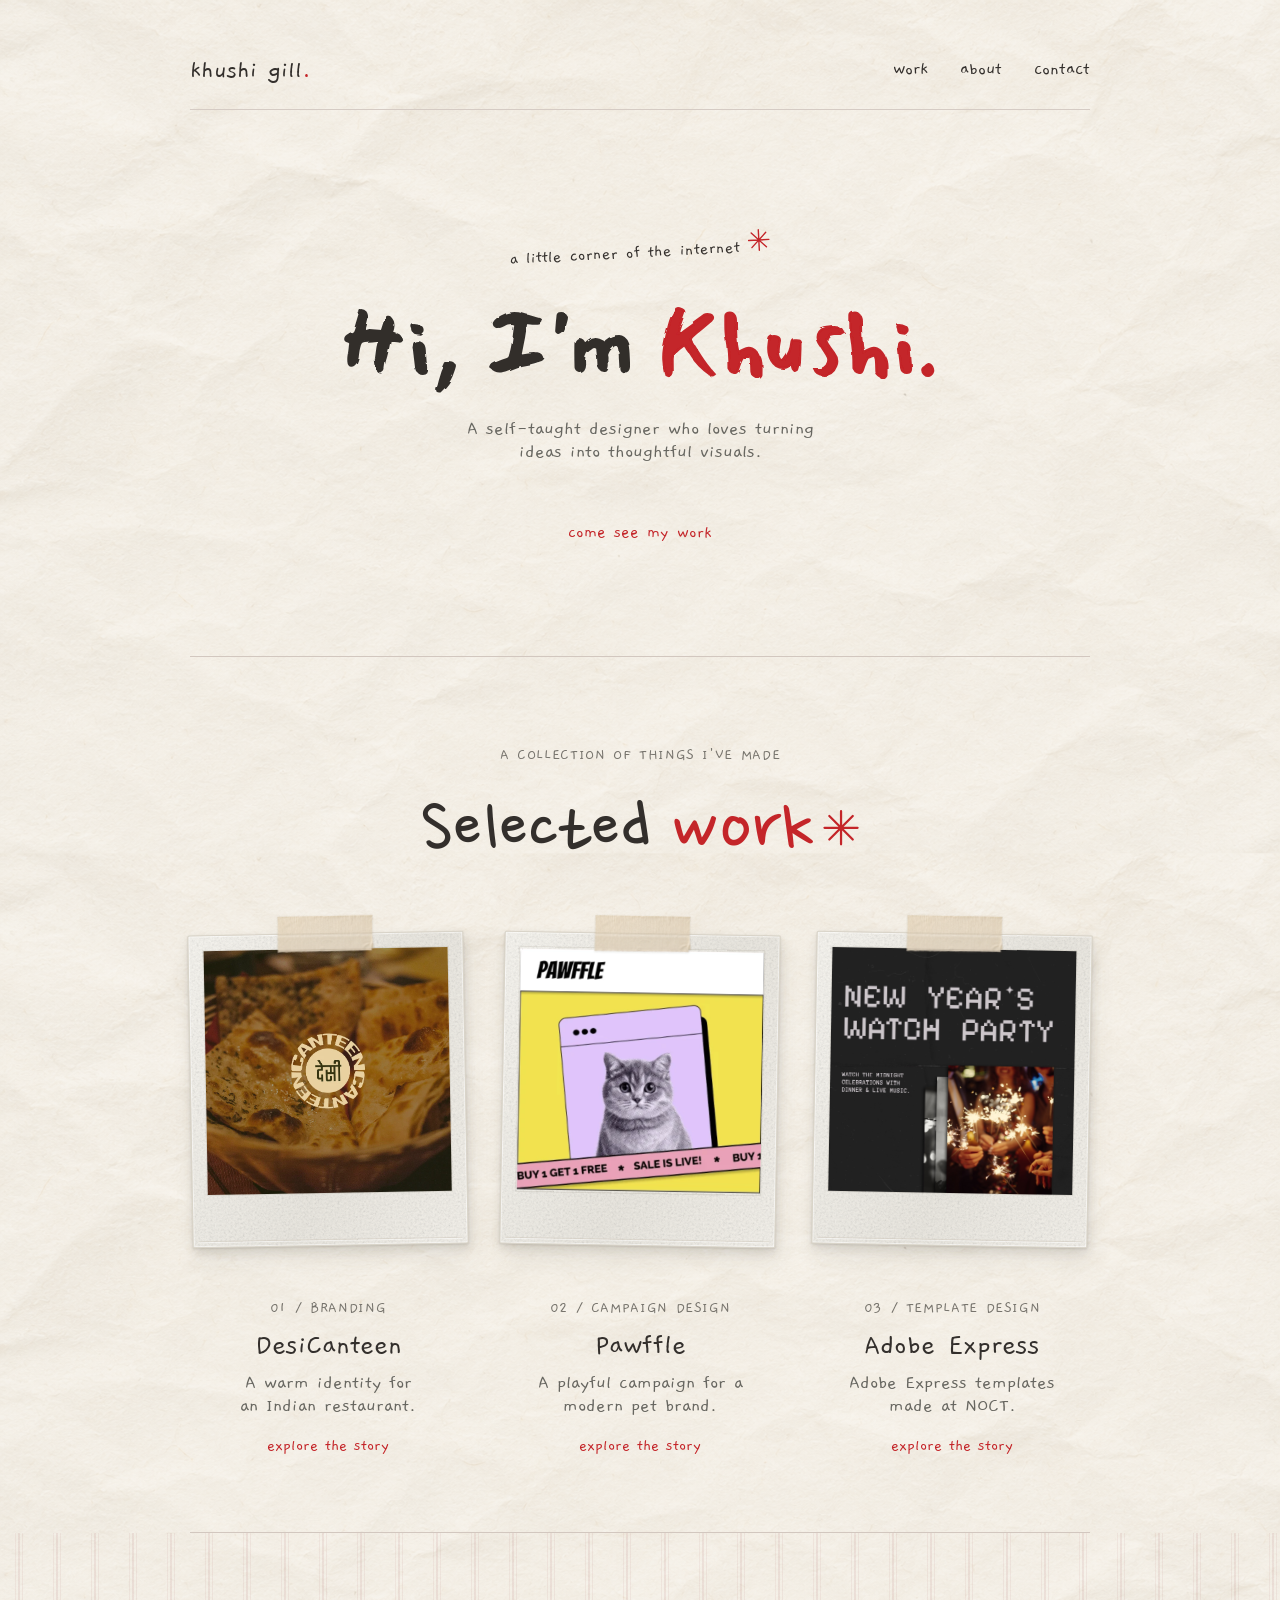
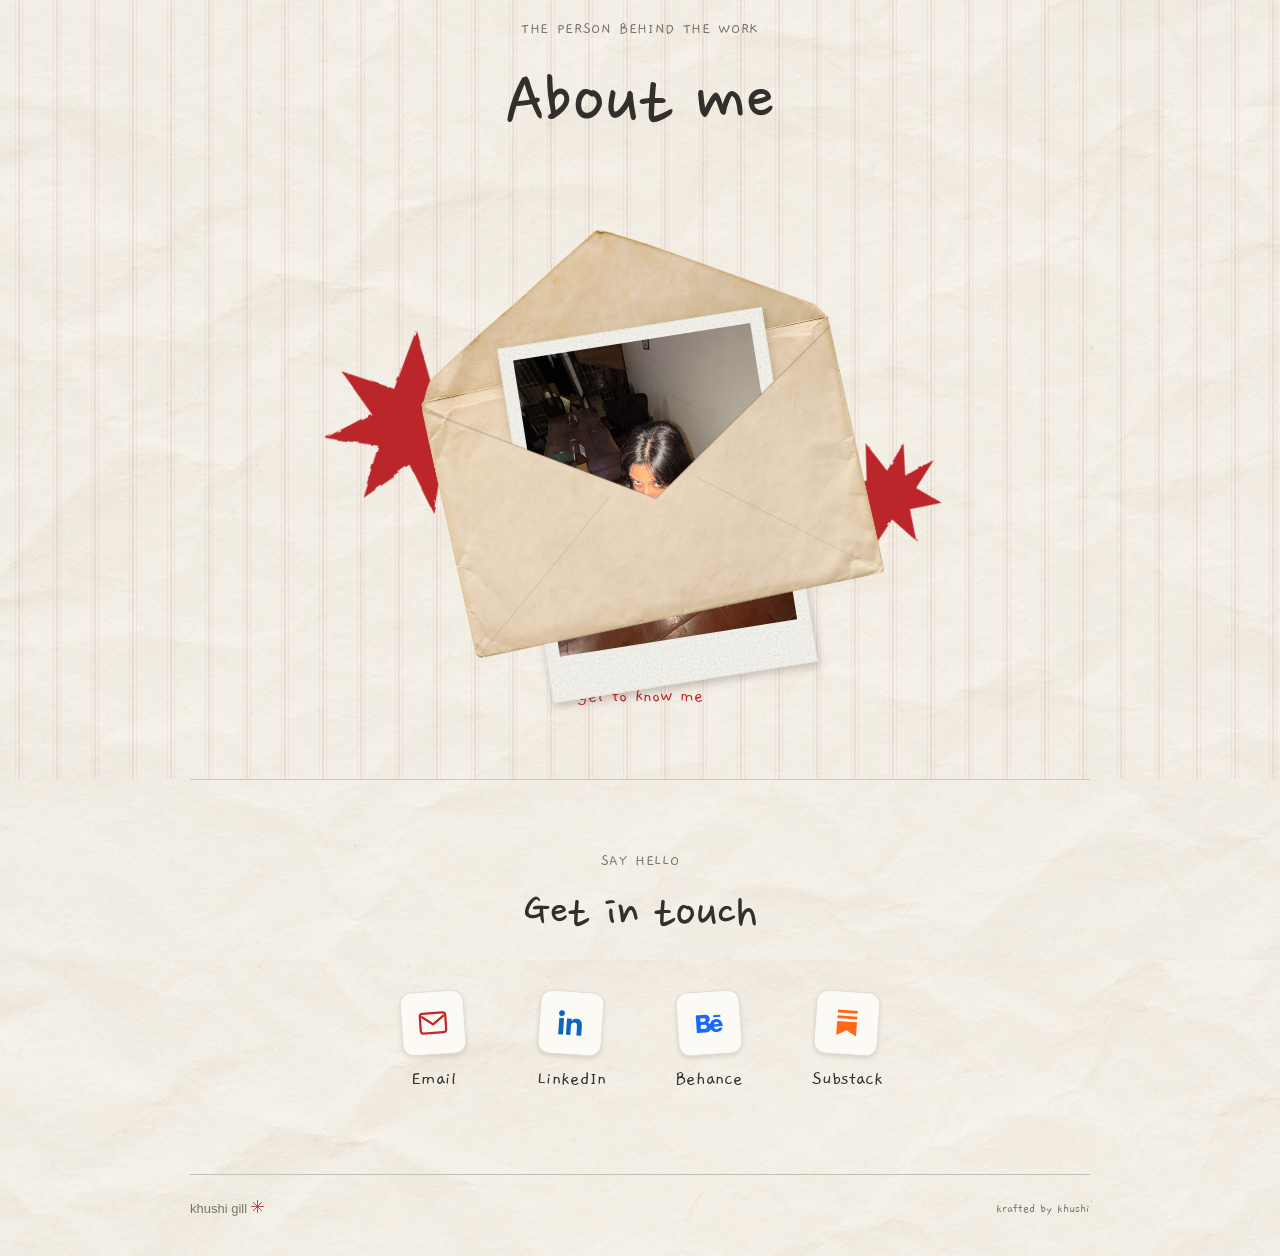
==== design/index.html @ 3bb2532d "Improve mobile portfolio layout" ====
<!DOCTYPE html>
<html lang="en" class="home-page">
<head>
  <meta charset="UTF-8">
  <meta name="viewport" content="width=device-width, initial-scale=1">
  <title>Khushi's Portfolio</title>
  <link rel="stylesheet" href="style.css?v=310">
</head>
<body class="home">
  <!-- A subtle uneven edge for the handwritten introduction. -->
  <svg width="0" height="0" aria-hidden="true" focusable="false">
    <filter id="handwritten-edges" x="-5%" y="-10%" width="110%" height="120%">
      <feTurbulence type="fractalNoise" baseFrequency="0.075" numOctaves="2" seed="8" result="grain" />
      <feDisplacementMap in="SourceGraphic" in2="grain" scale="3.8" />
    </filter>
  </svg>
  <div class="topline">
    <a class="signature" href="./">khushi gill<span>.</span></a>
    <nav aria-label="Main navigation">
      <a href="#work">work</a>
      <a href="#about">about</a>
      <a href="#contact">contact</a>
    </nav>
  </div>
  <!-- Your name and a short introduction -->
  <header>
    <p class="intro-note">a little corner of the internet <span aria-hidden="true"><svg class="sparkle" viewBox="0 0 24 24" aria-hidden="true"><path d="M12 1v22M1 12h22M4.2 4.2l15.6 15.6M19.8 4.2 4.2 19.8"/></svg></span></p>
    <h1>Hi, I'm <span>Khushi.</span></h1>
    <p class="intro-description">A self-taught designer who loves turning<br class="intro-break"> ideas into thoughtful visuals.</p>
    <a class="intro-link" href="#work">come see my work</a>
  </header>

  <main>
    <!-- Your projects will each have their own story eventually. -->
    <section id="work" class="work-section">
      <div class="section-title"><div><p class="section-label">A COLLECTION OF THINGS I'VE MADE</p><h2>Selected <em>work</em><span aria-hidden="true"><svg class="sparkle" viewBox="0 0 24 24" aria-hidden="true"><path d="M12 1v22M1 12h22M4.2 4.2l15.6 15.6M19.8 4.2 4.2 19.8"/></svg></span></h2></div></div>
      <div class="project-grid">
      <article>
        <a class="project-link" href="desicanteen/">
          <div class="image-frame">
          <span class="photo-tape" aria-hidden="true"></span>
          <img class="project-image" src="images/desicanteen-cover.webp" alt="DesiCanteen logo over a basket of Indian bread">
          </div>
          <p class="project-category">01 / BRANDING</p>
          <h3>DesiCanteen</h3>
          <p class="handwritten-description">A warm identity for<br>an Indian restaurant.</p>
          <span class="project-action">explore the story</span>
        </a>
      </article>
      <article class="next-project">
        <a class="project-link" href="pawffle/">
          <div class="image-frame">
            <span class="photo-tape" aria-hidden="true"></span>
            <svg class="project-image pawffle-thumbnail" viewBox="6 0 574 566" role="img" aria-label="Pawffle campaign design with a cat on a yellow background"><image href="images/pawffle-thumbnail.png" width="580" height="566" /></svg>
          </div>
          <p class="project-category">02 / CAMPAIGN DESIGN</p>
          <h3>Pawffle</h3>
          <p>A playful campaign for a<br>modern pet brand.</p>
          <span class="project-action">explore the story</span>
        </a>
      </article>
      <article class="next-project">
        <a class="project-link" href="adobe-express/">
          <div class="image-frame">
            <span class="photo-tape" aria-hidden="true"></span>
            <img class="project-image express-cover-thumb" src="images/adobe-express/gallery/template-06.jpg" alt="New Year's Watch Party poster">
          </div>
          <p class="project-category">03 / TEMPLATE DESIGN</p>
          <h3>Adobe Express</h3>
          <p>Adobe Express templates<br>made at NOCT.</p>
          <span class="project-action">explore the story</span>
        </a>
      </article>
      </div>
    </section>

    <!-- A little more about you -->
    <section id="about" class="home-section">
      <p class="section-label">THE PERSON BEHIND THE WORK</p>
      <h2>About me</h2>
      <a class="about-envelope" href="about/" aria-label="Open the About me page">
        <svg class="envelope-star" viewBox="0 0 100 100" aria-hidden="true" focusable="false">
          <defs>
            <filter id="star-rough-edge" x="-10%" y="-10%" width="120%" height="120%">
              <feTurbulence type="fractalNoise" baseFrequency="0.09" numOctaves="3" seed="7" result="noise" />
              <feDisplacementMap in="SourceGraphic" in2="noise" scale="2" />
            </filter>
          </defs>
          <path d="M48 4 L57 32 L78 15 L70 41 L97 37 L75 54 L91 73 L64 69 L60 96 L47 72 L24 89 L31 63 L4 60 L27 47 L11 26 L38 34 Z" fill="#bb272b" filter="url(#star-rough-edge)" />
        </svg>
        <svg class="envelope-star-small" viewBox="0 0 100 100" aria-hidden="true" focusable="false">
          <path d="M48 4 L57 32 L78 15 L70 41 L97 37 L75 54 L91 73 L64 69 L60 96 L47 72 L24 89 L31 63 L4 60 L27 47 L11 26 L38 34 Z" fill="#bb272b" filter="url(#star-rough-edge)" />
        </svg>
        <img class="envelope-back" src="images/about/realistic-envelope.png" alt="">
        <span class="envelope-polaroid"><span class="envelope-photo-crop"><img src="images/about/khushi-about-new.jpeg" alt="Khushi"></span></span>
        <span class="envelope-pocket" aria-hidden="true"></span>
        <svg class="envelope-fold" viewBox="0 0 100 100" preserveAspectRatio="none" aria-hidden="true" focusable="false">
          <path d="M1 35 L50 69 L99 35" fill="none" stroke="#80684d" stroke-opacity=".24" stroke-width=".45" />
          <path d="M3 98 L40 66 M97 98 L60 66" fill="none" stroke="#80684d" stroke-opacity=".13" stroke-width=".3" />
        </svg>
      </a>
      <a class="about-story-link" href="about/">get to know me</a>
    </section>

    <!-- A way to get in touch -->
    <section id="contact" class="home-section">
      <p class="section-label">SAY HELLO</p>
      <h2>Get in touch</h2>
      <div class="contact-links">
        <a class="contact-email" href="mailto:khushiigill03@gmail.com"><svg viewBox="0 0 24 24" fill="none" stroke="currentColor" stroke-width="1.6" aria-hidden="true"><rect x="3" y="5" width="18" height="14" rx="2"/><path d="m4 7 8 6 8-6"/></svg><span>Email</span></a>
        <a href="https://www.linkedin.com/in/khushi-gill-4a9b29267/" target="_blank" rel="noopener noreferrer"><svg viewBox="0 0 24 24" fill="currentColor" aria-hidden="true"><path d="M5.2 3.5a2 2 0 1 0 0 4 2 2 0 0 0 0-4ZM3.5 9h3.4v11.5H3.5V9Zm5.5 0h3.3v1.6h.1a3.6 3.6 0 0 1 3.2-1.9c3.5 0 4.2 2.3 4.2 5.3v6.5h-3.4v-5.8c0-1.4 0-3.2-2-3.2s-2.3 1.5-2.3 3.1v5.9H9V9Z"/></svg><span>LinkedIn</span></a>
        <a href="https://www.behance.net/khushigill3" target="_blank" rel="noopener noreferrer"><svg viewBox="0 0 24 24" fill="currentColor" aria-hidden="true"><path d="M3 6h6c2.5 0 3.7 1.2 3.7 3.1 0 1.3-.6 2.2-1.7 2.6 1.5.4 2.3 1.6 2.3 3.2 0 2.2-1.6 3.6-4.1 3.6H3V6Zm3 2.4v2.4h2.5c.8 0 1.3-.4 1.3-1.2s-.5-1.2-1.3-1.2H6Zm0 4.6v2.9h2.7c1 0 1.6-.5 1.6-1.4s-.6-1.5-1.6-1.5H6Zm9.3-6.2h5v1.4h-5V6.8Zm6.2 8h-6.2c.1 1.2.8 1.9 1.9 1.9.8 0 1.4-.3 1.6-.9h2.5c-.5 1.9-2 2.9-4.2 2.9-2.8 0-4.5-1.9-4.5-4.6 0-2.6 1.8-4.6 4.5-4.6 2.9 0 4.5 2.2 4.4 5.3Zm-6.1-1.6h3.5c-.2-1-.7-1.6-1.7-1.6s-1.6.6-1.8 1.6Z"/></svg><span>Behance</span></a>
        <a href="https://khushigill.substack.com/" target="_blank" rel="noopener noreferrer"><svg viewBox="0 0 24 24" fill="currentColor" aria-hidden="true"><path d="M5 3h14v2H5V3Zm0 4h14v2H5V7Zm0 4h14v10l-7-3.8L5 21V11Z"/></svg><span>Substack</span></a>
      </div>
    </section>
  </main>

  <footer><span>khushi gill <span class="red-star"><svg class="sparkle" viewBox="0 0 24 24" aria-hidden="true"><path d="M12 1v22M1 12h22M4.2 4.2l15.6 15.6M19.8 4.2 4.2 19.8"/></svg></span></span><span>krafted by khushi</span></footer>
  <script src="about-scroll.js?v=3" defer></script>
</body>
</html>
---- design/style.css ----
/* The whole page */
body {
  max-width: 900px;
  margin: 0 auto;
  padding: 40px 24px;
  background: #f8eee4;
  color: #381c17;
  font-family: Arial, sans-serif;
  line-height: 1.6;
  text-align: center;
}

/* The introduction */
header {
  padding: 60px 0 80px;
}

/* The illustration appears under a series of diagonal strokes. */
.intro-illustration {
  display: block;
  width: min(100%, 420px);
  overflow: visible;
  margin: 32px auto;
}

.sketch-stroke {
  fill: none;
  stroke: white;
  stroke-width: 110;
  stroke-linecap: round;
  stroke-linejoin: round;
  stroke-dasharray: 100;
  stroke-dashoffset: 100;
  animation: draw-art 5s linear forwards;
}

@keyframes draw-art {
  to { stroke-dashoffset: 0; }
}

@media (prefers-reduced-motion: reduce) {
  .sketch-stroke { animation: none; stroke-dashoffset: 0; }
}

h1, h2, h3 {
  font-family: Georgia, serif;
  font-weight: normal;
}

h1 {
  font-size: 64px;
  line-height: 1.1;
}

header p {
  max-width: 600px;
  margin-left: auto;
  margin-right: auto;
}

/* Projects and notes */
section {
  border-top: 1px solid #bfc1b6;
  padding: 32px 0 60px;
}

h2 {
  font-size: 36px;
}

h3 {
  font-size: 24px;
}

article {
  padding: 16px 0 32px;
}

/* A project on the home page */
.project-link {
  color: inherit;
  text-decoration: none;
}

.project-link:hover h3, .project-link:focus-visible h3 {
  color: #c42529;
}

.project-image {
  width: 100%;
  aspect-ratio: 16 / 9;
  object-fit: cover;
  object-position: center;
}

/* Temporary space for another project */
.image-placeholder {
  display: grid;
  place-items: center;
  min-height: 280px;
  background: #e4e6da;
  color: #74776d;
}

.image-placeholder-second {
  background: #e9dfd5;
}

/* Project story page */
.story {
  max-width: 760px;
  text-align: center;
}

.story header {
  padding: 50px 0 40px;
}

.story h1 {
  font-size: clamp(42px, 8vw, 64px);
}

.story img {
  display: block;
  width: 100%;
  height: auto;
}

.story section {
  padding: 24px 0 36px;
}

.story figure {
  margin: 32px 0;
}

.story figcaption {
  color: #74776d;
  font-size: 14px;
  margin-top: 12px;
}


/* The small line at the bottom */
footer {
  border-top: 1px solid #bfc1b6;
  padding-top: 24px;
  color: #74776d;
}

@font-face {
  font-family: 'Gaegu';
  src: url('fonts/Gaegu-Regular.ttf') format('truetype');
  font-weight: 400;
  font-display: swap;
}

@font-face {
  font-family: 'Gaegu';
  src: url('fonts/Gaegu-Bold.ttf') format('truetype');
  font-weight: 700;
  font-display: swap;
}

@font-face {
  font-family: 'Sedgwick Ave Display';
  src: url('fonts/SedgwickAveDisplay-Regular.ttf') format('truetype');
  font-weight: 400;
  font-display: swap;
}

@font-face {
  font-family: 'DynaPuff';
  src: url('fonts/DynaPuff.ttf') format('truetype');
  font-weight: 400 700;
  font-display: swap;
}

@font-face {
  font-family: 'Gloria Hallelujah';
  src: url('fonts/GloriaHallelujah.ttf') format('truetype');
  font-weight: 400;
  font-display: swap;
}

@font-face {
  font-family: 'Nanum Pen Script';
  src: url('fonts/NanumPenScript-Regular.ttf') format('truetype');
  font-weight: 400;
  font-display: swap;
}

@font-face {
  font-family: 'Mansalva';
  src: url('fonts/Mansalva-Regular.ttf') format('truetype');
  font-weight: 400;
  font-display: swap;
}

@font-face {
  font-family: 'Caveat';
  src: url('fonts/Caveat.ttf') format('truetype');
  font-weight: 400 700;
  font-display: swap;
}

/* Home page: a simple scrapbook-inspired look */
html.home-page {
  background-color: #f7f5f0;
  background-image: linear-gradient(#f7f5f0a6, #f7f5f0a6), url("images/crumpled-paper.png");
  background-position: center top;
  background-size: auto, 100% auto;
  background-repeat: repeat, repeat-y;
}

.home {
  max-width: 900px;
  padding: 28px 40px 0;
  background: transparent;
  color: #332f2c;
}

.home .topline {
  display: flex;
  align-items: center;
  justify-content: space-between;
  border-bottom: 1px solid #d5cbc4;
  padding-bottom: 22px;
}

.home .signature {
  color: inherit;
  font: 400 26px 'Gaegu', cursive;
  text-decoration: none;
}

.home .signature span, .home .red-star { color: #c42529; }
.home nav { display: flex; gap: 32px; }
.home nav a { color: inherit; font: 400 19px/1.2 'Gaegu', cursive; text-decoration: none; }
.home nav a:hover, .home nav a:focus-visible { color: #c42529; }

.home header {
  padding: 100px 0 110px;
}

.home .intro-note, .home .hand-note, .home .intro-link, .home .project-action {
  font-family: 'Gaegu', cursive;
}

.home .intro-note {
  font-size: 18px;
  transform: rotate(-3deg);
}

.home .intro-note span { color: #c42529; font-size: 28px; }
.home h1 {
  margin: 22px 0;
  font: 400 clamp(52px, 8vw, 88px)/1.15 'Mansalva', cursive;
  letter-spacing: 0.02em;
  -webkit-text-stroke: 2.2px currentColor;
  filter: url(#handwritten-edges);
}
.home h1 span { color: #c42529; }
.home .intro-description { color: #676660; font-size: 16px; }
.home .intro-link {
  display: inline-block;
  margin-top: 34px;
  color: #c42529;
  font-size: 18px;
  text-decoration: none;
}
.home .work-section, .home .home-section { border-top: 1px solid #d2c7bf; }
.home .work-section { padding: 72px 0; }
.home .section-title {
  display: flex;
  flex-direction: column;
  align-items: center;
  gap: 8px;
  text-align: center;
}
.home .section-label, .home .project-category {
  font: 400 16px/1.3 'Gaegu', cursive;
  letter-spacing: .04em;
  color: #77746d;
}
.home .section-title h2, .home .home-section h2 {
  margin: 12px 0 0;
  font: 400 clamp(34px, 4.5vw, 52px)/1.2 'Nanum Pen Script', cursive;
}
.home .section-title h2 { font-size: clamp(56px, 6.5vw, 82px); }
.home .section-title h2 em { color: #c42529; font-style: normal; }
.home .section-title h2 span { display: inline-block; color: #c42529; font-size: .55em; margin-left: 0.2em; transform: translateY(-0.25em); }
.home .hand-note { color: #c42529; font-size: 18px; transform: rotate(4deg); }
.home .project-grid {
  display: grid;
  grid-template-columns: repeat(3, minmax(0, 1fr));
  gap: 36px;
  max-width: 960px;
  text-align: center;
  margin: 52px auto 0;
}
.home article { padding: 0; }
.home .image-frame {
  position: relative;
  padding: 15px 15px 52px;
  background-color: #eeeae2;
  background-image: url("images/paper-grain.svg?v=2"), linear-gradient(115deg, #f7f5ef 0%, #e9e6de 58%, #f3f0e9 100%);
  background-repeat: repeat, no-repeat;
  border: 1px solid #d9d4c9;
  border-radius: 2px 1px 2px 1px;
  box-shadow: 0 1px 2px #403a3022, 1px 5px 10px #403a301c, 3px 13px 22px #403a3014, inset 0 0 0 1px #ffffff80;
  transform: rotate(-1deg);
}
/* The darker fold follows the top edge of the photo frame. */
.home .photo-tape,
.story .photo-tape {
  position: absolute;
  z-index: 1;
  top: -28px;
  left: 50%;
  width: 120px;
  height: 56px;
  transform: translateX(-50%);
  background: url("images/cream-paper-tape.png") center / contain no-repeat;
  opacity: 0.9;
  filter: drop-shadow(0 1px 1px #544b3b20);
  pointer-events: none;
}
.home .photo-tape::after,
.story .photo-tape::after {
  content: "";
  position: absolute;
  inset: 0;
  background: linear-gradient(to bottom,
    transparent 0%, transparent 48%,
    #685d4820 50%, #ffffff30 52%, #8a7c6010 57%, transparent 100%);
  -webkit-mask: url("images/cream-paper-tape.png") center / contain no-repeat;
  mask: url("images/cream-paper-tape.png") center / contain no-repeat;
}
.home .image-frame::after {
  content: "";
  position: absolute;
  left: 5px;
  right: 5px;
  bottom: 5px;
  border-bottom: 1px solid #cfc8bb80;
  box-shadow: 0 1px #ffffff85;
  pointer-events: none;
}
.home .next-project .image-frame { transform: rotate(1deg); }
.home .project-image { display: block; width: 100%; aspect-ratio: 1 / 1; object-fit: cover; box-shadow: 0 0 0 1px #574a3b18; }
.home .pawffle-thumbnail { height: auto; aspect-ratio: 1 / 1; }
.home .project-category { margin: 52px 0 8px; }
.home article h3 { font: 400 30px 'Gaegu', cursive; margin: 0 0 8px; }
.home article p:not(.project-category) { color: #676660; font-size: 14px; margin: 0; }
.home .project-action { display: inline-block; margin-top: 14px; color: #c42529; font-size: 17px; }
.home .image-placeholder { min-height: 0; aspect-ratio: 1 / 1; background: #e9e2da; color: #77746d; font-size: 13px; }
.home .home-section { padding: 55px 0 70px; }
.home .contact-links { display: flex; justify-content: center; align-items: center; flex-wrap: wrap; gap: 22px; margin: 46px auto 8px; }
.home .contact-links a { display: flex; flex-direction: column; align-items: center; justify-content: center; gap: 12px; width: 116px; min-height: 110px; color: inherit; font: 400 20px/1.2 'Gaegu', cursive; text-decoration: none; }
.home .contact-links a:hover, .home .contact-links a:focus-visible { color: #c42529; }
.home .contact-links svg { display: block; width: 64px; height: 64px; padding: 14px; box-sizing: border-box; color: #c42529; background: #fcfaf5; border: 1px solid #e2ddd3; border-radius: 12px; box-shadow: 0 2px 4px #403a3025; transform: rotate(-4deg); }
.home .contact-links a:nth-child(even) svg { transform: rotate(4deg); }
.home .contact-links a:nth-child(1) svg { color: #c42529; }
.home .contact-links a:nth-child(2) svg { color: #0a66c2; }
.home .contact-links a:nth-child(3) svg { color: #1769ff; }
.home .contact-links a:nth-child(4) svg { color: #ff6719; }
@media (max-width: 640px) {
  .home .contact-links { gap: 14px; }
  .home .contact-links a { width: 100px; min-height: 100px; font-size: 18px; }
}
.home .home-section h2 { line-height: 1; }
.home .about-intro { color: #676660; font: 400 20px/1.25 'Gaegu', cursive; margin: 32px auto 0; }
.home #about { padding: 70px 0; }
.home #about > p.about-intro { margin: 40px auto 0; }
.home .about-preview { display: block; position: relative; box-sizing: border-box; width: min(300px, 75%); margin: 40px auto 0; padding: 10px 10px 48px; background: #f7f5ef url("images/paper-grain.svg?v=2") repeat; border: 1px solid #d9d4c9; box-shadow: 0 1px 2px #403a3020, 2px 7px 14px #403a3020, 4px 15px 24px #403a3016, inset 0 0 0 1px #ffffff90; transform: rotate(-0.7deg); }
.home .about-preview::after { content: ""; position: absolute; right: 5px; bottom: 5px; left: 5px; border-bottom: 1px solid #cfc8bb80; box-shadow: 0 1px #ffffff85; pointer-events: none; }
.home .about-image-crop { display: block; aspect-ratio: 1; overflow: hidden; }
.home .about-preview img { display: block; width: 100%; height: 100%; object-fit: cover; transform: scale(1.15); }
.home .about-preview img { transform: scale(1.38); transform-origin: 57% 50%; filter: grayscale(100%); }
.home .about-preview .photo-tape { width: 80px; height: 40px; top: -20px; }
.story.about-story .about-photo-stack { columns: 4; column-gap: 24px; max-width: 940px; margin: 70px auto 10px; }
.story.about-story .about-photo-stack figure { position: relative; display: inline-block; box-sizing: border-box; width: 100%; margin: 12px 0 24px; padding: 8px 8px 30px; background: #f7f5ef url("images/paper-grain.svg?v=2") repeat; border: 1px solid #d9d4c9; box-shadow: 0 1px 2px #403a3020, 2px 7px 14px #403a3020, 4px 15px 24px #403a3016, inset 0 0 0 1px #ffffff90; break-inside: avoid; transform: rotate(-1deg); }
.story.about-story .about-photo-stack figure:nth-child(even) { transform: rotate(1deg); }
.story.about-story .about-photo-stack figure:nth-child(3n) { transform: rotate(-1.7deg); }
.story.about-story .about-photo-stack figure::before { content: ""; position: absolute; z-index: 1; width: 70px; height: 38px; left: 50%; top: -19px; transform: translateX(-50%); background: url("images/cream-paper-tape.png") center / contain no-repeat; opacity: .9; filter: drop-shadow(0 1px 1px #544b3b20); pointer-events: none; }
.story.about-story .about-photo-stack img { display: block; width: 100%; height: auto; }
/* Photographs clipped to a softly sagging string, like a small photo display. */
.story.about-story .about-photo-stack { columns: auto; display: grid; gap: 52px; }
.story.about-story .photo-string { position: relative; display: grid; grid-template-columns: repeat(4, minmax(0, 1fr)); gap: 24px; align-items: start; isolation: isolate; }
.story.about-story .photo-string::before { content: ""; position: absolute; z-index: -1; top: 0; left: -2%; right: -2%; height: 34px; background: url("data:image/svg+xml,%3Csvg xmlns='http://www.w3.org/2000/svg' viewBox='0 0 1000 34' preserveAspectRatio='none'%3E%3Cpath d='M0 7 Q500 48 1000 7' fill='none' stroke='%23ab9271' stroke-width='2.5'/%3E%3C/svg%3E") center / 100% 100% no-repeat; filter: drop-shadow(0 2px 1px #66533b55); }
.story.about-story .about-photo-stack figure { margin: 16px 0 0; }
.story.about-story .about-photo-stack figure:nth-child(2) { margin-top: 24px; }
.story.about-story .about-photo-stack figure:nth-child(3) { margin-top: 24px; }
.story.about-story .about-photo-stack figure::before { width: 15px; height: 43px; top: -22px; border-radius: 2px; background: linear-gradient(90deg, #765337 0%, #b68859 23%, #e1bf8e 43%, #93704c 50%, #d2ab79 63%, #916b46 100%); box-shadow: 2px 3px 3px #46352555, inset 0 1px #f4dfbb; filter: none; opacity: 1; transform: translateX(-50%) rotate(2deg); }
.story.about-story .about-story-photos { display: flex; align-items: flex-start; justify-content: center; gap: 28px; margin: 60px auto 20px; max-width: 800px; }
.story.about-story .about-story-photos figure { width: 30%; margin: 0; }
.story.about-story .about-story-photos .story-polaroid { padding: 9px 9px 35px; transform: rotate(-2deg); }
.story.about-story .about-story-photos figure:nth-child(2) .story-polaroid { transform: rotate(2deg); }
.story.about-story .about-story-photos figure:nth-child(3) .story-polaroid { transform: rotate(-1deg); }
.story.about-story .about-story-photos img { display: block; width: 100%; height: auto; }
.story.about-story .about-story-photos .photo-tape { width: 64px; height: 32px; top: -16px; }
@media (max-width: 640px) {
  .story.about-story .about-photo-stack { gap: 32px; }
  .story.about-story .photo-string { grid-template-columns: repeat(2, minmax(0, 1fr)); gap: 40px 16px; }
  .story.about-story .photo-string figure:nth-child(3)::after { content: ""; position: absolute; z-index: -1; top: -3px; left: -5%; width: 215%; border-top: 3px solid #ab9271; transform: rotate(-1deg); }
  .story.about-story .about-photo-stack figure { margin-bottom: 0; padding: 6px 6px 22px; }
  .story.about-story .about-story-photos { gap: 12px; margin-top: 44px; }
  .story.about-story .about-story-photos figure { width: 31%; }
  .story.about-story .about-story-photos .story-polaroid { padding: 5px 5px 18px; }
  .story.about-story .about-story-photos .photo-tape { width: 40px; height: 22px; top: -11px; }
}
.home .about-photos { display: flex; justify-content: center; align-items: center; gap: 24px; max-width: 700px; margin: 52px auto 0; }
.home .about-photo { position: relative; width: 30%; margin: 0; padding: 9px 9px 28px; background: #f3f0e9; box-shadow: 0 3px 9px #403a3030; transform: rotate(-2deg); }
.home .about-photo:nth-child(2) { transform: rotate(2deg); }
.home .about-photo:nth-child(3) { transform: rotate(-1deg); }
.home .about-photo img { display: block; width: 100%; height: auto; }
.home .about-photo .photo-tape { width: 64px; height: 32px; top: -16px; }
.home .home-section > p:last-child { color: #676660; margin: 4px 0 0; }
.home .intro-description,
.home article p:not(.project-category),
.home .home-section > p:last-child {
  font-family: 'Gaegu', cursive;
  font-size: 20px;
  line-height: 1.15;
}
.home footer { display: flex; justify-content: space-between; padding: 24px 0 35px; font-size: 13px; }
.home footer span:last-child { font-family: 'Gaegu', cursive; }

@media (max-width: 640px) {
  .home { padding: 22px 20px 0; }
  .home .about-photos { gap: 10px; margin-top: 40px; }
  .home .about-photo { width: 31%; padding: 5px 5px 16px; }
  .home .about-photo .photo-tape { width: 40px; height: 22px; top: -11px; }
  .home nav { gap: 18px; }
  .home header { padding: 85px 0; }
  .home .hand-note { font-size: 15px; }
  .home .project-grid { grid-template-columns: 1fr; max-width: 340px; gap: 54px; }
}

/* DesiCanteen: the same scrapbook feel, with room to read the story. */
html.story-page {
  background-color: #f7f5f0;
  background-image: linear-gradient(#f7f5f0a6, #f7f5f0a6), url("images/crumpled-paper.png");
  background-position: center top;
  background-size: auto, 100% auto;
  background-repeat: repeat, repeat-y;
}
.story {
  max-width: 900px;
  padding: 28px 40px 0;
  background: transparent;
  color: #332f2c;
  font-family: 'Gaegu', cursive;
  font-size: 21px;
  line-height: 1.45;
}
.story > a, .story footer a, .story section a {
  color: #c42529;
  text-decoration: none;
}
.story a:hover { color: #8f1c20; }
.story header { padding: 60px 0; }
.story header p:first-child {
  margin-top: 0;
  color: #77746d;
  font-size: 16px;
  letter-spacing: .04em;
}
.story h1 {
  margin: 18px 0;
  font: 400 clamp(20px, 5.8vw, 60px)/1.1 'Mansalva', cursive;
  white-space: nowrap;
  -webkit-text-stroke: 2.2px currentColor;
  filter: url(#handwritten-edges);
}
.story h1 span { color: #c42529; }
.story header p:last-child { margin-bottom: 0; color: #676660; font-size: 22px; }
.story .pawffle-cover-art { display: block; width: 100%; height: auto; aspect-ratio: 1 / 1; filter: url(#pawffle-clarity); }
/* Each photo sits in its own paper frame with a piece of tape. */
.story .story-polaroid {
  position: relative;
  box-sizing: border-box;
  width: 100%;
  max-width: 620px;
  margin: 0 auto;
  padding: 14px 14px 70px;
  background: #f7f5ef url("images/paper-grain.svg?v=2") repeat;
  border: 1px solid #d9d4c9;
  box-shadow: 0 1px 2px #403a3020, 2px 7px 14px #403a3020, 4px 15px 24px #403a3016, inset 0 0 0 1px #ffffff90;
  transform: rotate(-0.7deg);
}
.story .story-polaroid::after {
  content: "";
  position: absolute;
  right: 5px;
  bottom: 5px;
  left: 5px;
  border-bottom: 1px solid #cfc8bb80;
  box-shadow: 0 1px #ffffff85;
  pointer-events: none;
}
.story .story-polaroid img {
  display: block;
  width: 100%;
  height: auto;
  box-shadow: 0 0 0 1px #574a3b1a;
}
.story .story-polaroid .photo-tape { width: clamp(120px, 31%, 190px); height: 76px; top: -38px; }
.story .story-cover { max-width: 520px; margin: 0 auto 80px; }
.story .compact-cover { max-width: 460px; }
.story .story-cover img { aspect-ratio: 1 / 1; object-fit: cover; object-position: center; }
.story .research-photo .story-polaroid { max-width: 460px; }
.story figure:nth-of-type(even) .story-polaroid { transform: rotate(0.7deg); }
.story section { border-top: 1px solid #d2c7bf; padding: 60px 0; }
.story section > :last-child { margin-bottom: 0; }
.story section h2 {
  margin: 0 0 18px;
  font: 400 clamp(38px, 5vw, 56px)/1.1 'Nanum Pen Script', cursive;
}
.story section p { max-width: 640px; margin: 18px auto; }
.story figure { max-width: 760px; margin: 72px auto 60px; }
.story .moodboard-pair {
  display: grid;
  grid-template-columns: repeat(2, minmax(0, 1fr));
  gap: 44px;
  max-width: 760px;
  margin: 72px auto 60px;
}
.story .moodboard-pair figure { margin: 0; }
.story .moodboard-pair .story-polaroid { padding: 10px 10px 48px; }
.story .moodboard-pair .story-polaroid img {
  width: 100%;
  aspect-ratio: 4 / 3;
  object-fit: contain;
  background: #f5f2eb;
}
.story .moodboard-pair figure:first-child .story-polaroid { transform: rotate(-0.8deg); }
.story .moodboard-pair figure:last-child .story-polaroid { transform: rotate(0.8deg); }
/* A wall of overlapping Polaroids for the final mockups. */
.story .mockup-collection { position: relative; max-width: 1020px; }
.story .mockup-wall {
  position: relative;
  isolation: isolate;
  width: calc(100% - 220px);
  max-width: 800px;
  aspect-ratio: 4 / 5.2;
  margin: 0 auto clamp(-120px, -12vw, -75px);
}
.story .mockup-wall .story-polaroid.mockup-photo {
  position: absolute;
  box-sizing: border-box;
  max-width: none;
  margin: 0;
  padding: 7px 7px 4px;
  border-radius: 1px 2px 2px 1px;
  box-shadow: 0 1px 2px #403a301c, 1px 4px 7px #403a3018, inset 0 0 0 1px #ffffffa0;
}
/* The lower paper border grows with the width of each photo. */
.story .mockup-wall .story-polaroid.mockup-photo::after {
  position: static;
  display: block;
  width: 100%;
  height: auto;
  aspect-ratio: 7 / 1;
  border-bottom: 1px solid #cfc8bb80;
  box-shadow: 0 1px #ffffff85;
}
/* A soft shadow below the lower edge makes the paper feel gently lifted. */
.story .mockup-wall .story-polaroid.mockup-photo::before {
  content: "";
  position: absolute;
  z-index: -1;
  left: 8%;
  right: 8%;
  bottom: -9px;
  height: 16px;
  background: radial-gradient(ellipse, #403a3036 0%, #403a3014 48%, transparent 75%);
  filter: blur(3px);
  pointer-events: none;
}
/* A loose, overlapping collection of larger mockup photos. */
.story .mockup-wall .story-polaroid.mockup-photo-2 { left: 24%; top: 1%; width: 49%; transform: rotate(-4deg); z-index: 2; }
.story .mockup-wall .story-polaroid.mockup-photo-3 { left: 52%; top: 14%; width: 43%; transform: rotate(6deg); z-index: 3; }
.story .mockup-wall .story-polaroid.mockup-photo-5 { left: 2%; top: 19%; width: 48%; transform: rotate(-7deg); z-index: 4; }
.story .mockup-wall .story-polaroid.mockup-photo-7 { left: 28%; top: 31%; width: 51%; transform: rotate(2deg); z-index: 5; }
.story .mockup-wall .story-polaroid.mockup-photo-8 { left: 65%; top: 37%; width: 42%; transform: rotate(7deg); z-index: 2; }
.story .mockup-wall .story-polaroid.mockup-photo-4 { left: 2%; top: 60%; width: 34%; transform: rotate(-7deg); z-index: 3; }
.story .mockup-wall .story-polaroid.mockup-photo-9 { left: 3%; top: 46%; width: 46%; transform: rotate(-5deg); z-index: 3; }
.story .mockup-wall .story-polaroid.mockup-photo-11 { left: 35%; top: 54%; width: 51%; transform: rotate(4deg); z-index: 4; }
.story .mockup-wall .story-polaroid.mockup-photo-12 { left: 12%; top: 68%; width: 53%; transform: rotate(-3deg); z-index: 3; }
.story .mockup-wall .mockup-image {
  display: block;
  width: 100%;
  height: auto;
  overflow: hidden;
  box-shadow: 0 0 0 1px #51483b20;
}
/* The five colours are sampled from the original palette image. */
.story .mockup-wall .palette-swatch {
  aspect-ratio: 230 / 117;
  background: linear-gradient(to right,
    #824131 0% 20%, #d89162 20% 40%, #ffe9db 40% 60%,
    #bab697 60% 80%, #737963 80% 100%);
}
.story .mockup-wall .photo-tape { width: 76px; height: 38px; top: -19px; opacity: .82; }
.story .mockup-wall .mockup-photo:nth-child(3n + 1) .photo-tape { left: 46%; transform: translateX(-50%) rotate(-2deg); }
.story .mockup-wall .mockup-photo:nth-child(3n + 2) .photo-tape { left: 54%; transform: translateX(-50%) rotate(2deg); }
.story .mockup-annotations { font: 400 19px/1.15 'Gaegu', cursive; color: #c42529; }
.story .mockup-note { position: absolute; width: 100px; z-index: 5; pointer-events: none; }
.story .mockup-note svg { display: block; width: 65px; height: 45px; margin: 3px auto 0; fill: none; stroke: currentColor; stroke-width: 2.4; stroke-linecap: round; stroke-linejoin: round; }
.story .mockup-note-one { left: 35px; top: 2%; transform: rotate(-4deg); }
.story .mockup-note-two { right: 0; top: 25%; transform: rotate(3deg); }
.story .mockup-note-three { left: 6px; top: 73%; transform: rotate(-3deg); }
.story .mockup-note-three svg { transform: translateX(22px); }
.story .mockup-collection figcaption { margin-top: 28px; }

/* Black-and-white logos sit directly on the paper like ink. */
.story .logo-stamp img {
  width: min(100%, 470px);
  height: auto;
  margin: 0 auto;
  mix-blend-mode: multiply;
  transform: rotate(-0.8deg);
}
.story .logo-stamp-final svg {
  display: block;
  width: min(100%, 560px);
  height: auto;
  margin: 0 auto;
  mix-blend-mode: multiply;
  transform: rotate(1deg);
  filter: url(#stamp-edges);
}
.story .stamp-grid {
  display: flex;
  flex-wrap: wrap;
  justify-content: center;
  gap: 18px 14px;
  max-width: 720px;
  margin: 0 auto;
  align-items: center;
  mix-blend-mode: multiply;
  transform: rotate(-0.5deg);
  filter: url(#stamp-edges);
}
.story .stamp-option { display: block; width: calc((100% - 70px) / 6); height: auto; overflow: hidden; }

/* A loose arrangement of sketches on the paper background. */
.story .sketch-scatter {
  position: relative;
  display: flex;
  flex-wrap: wrap;
  align-items: center;
  justify-content: center;
  gap: 22px 28px;
  max-width: 720px;
  margin: 0 auto;
}
.story .sketch-scribbles {
  position: absolute;
  inset: 0;
  width: 100%;
  height: 100%;
  color: #332f2c;
  stroke-width: 1.5;
  opacity: .7;
  pointer-events: none;
}
.story .sketch-cutout { position: relative; display: block; width: 26%; overflow: hidden; }
.story .sketch-cutout-1, .story .sketch-cutout-4, .story .sketch-cutout-7 { width: 34%; }
.story .sketch-cutout-3 { width: 20%; }
.story .sketch-cutout-1 { transform: rotate(-3deg) translateY(-7px); }
.story .sketch-cutout-2 { transform: rotate(2deg) translateY(11px); }
.story .sketch-cutout-3 { transform: rotate(-4deg); }
.story .sketch-cutout-5 { transform: rotate(2deg) translateY(-9px); }
.story .sketch-cutout-6 { transform: rotate(-2deg); }
.story .sketch-cutout-7 { transform: rotate(3deg) translateY(9px); }
.story .sketch-cutout-8 { width: 29%; transform: rotate(-3deg); }
.story .sketch-collection figcaption { margin-top: 36px; }
.story figcaption { color: #77746d; font-size: 17px; line-height: 1.3; margin-top: 20px; }
.story footer { border-color: #d2c7bf; padding: 48px 0 42px; }
@media (max-width: 640px) {
  .story { padding: 24px 20px; font-size: 20px; }
  .story header { padding: 42px 0; }
  .story section { padding: 42px 0; }
  .story .moodboard-pair { gap: 20px; }
  .story .mockup-wall { display: flex; flex-wrap: wrap; justify-content: center; align-items: center; aspect-ratio: auto; padding: 20px 0; margin-bottom: 0; }
  .story .mockup-wall .story-polaroid.mockup-photo { position: relative; left: auto; top: auto; width: 46%; margin: -5px -3px; padding: 6px 6px 4px; }
  .story .mockup-wall .story-polaroid.mockup-photo:nth-child(3n) { width: 52%; }
  .story .mockup-wall .photo-tape { width: 60px; height: 32px; top: -16px; }
  .story .stamp-grid { gap: 14px 10px; }
  .story .stamp-option { width: calc((100% - 20px) / 3); }
  .story .sketch-scatter { gap: 20px 16px; }
  .story .sketch-cutout { width: 40%; }
  .story .story-polaroid { padding: 8px 8px 44px; }
  .story .moodboard-pair .story-polaroid { padding: 6px 6px 30px; }
  .story .story-polaroid .photo-tape { width: min(38%, 120px); height: 52px; top: -26px; }
  .story figure, .story .moodboard-pair { margin-top: 58px; margin-bottom: 48px; }
  .story .moodboard-pair figure { margin: 0; }
  .story .story-cover { margin-bottom: 60px; }
}

@media (max-width: 640px) {
  .story .mockup-wall { width: 100%; }
  .story .mockup-annotations { display: flex; justify-content: center; flex-wrap: wrap; gap: 16px; margin-top: 24px; }
  .story .mockup-note { position: static; width: auto; transform: none; }
  .story .mockup-note svg { width: 40px; height: 27px; }
}

/* Individual Pawffle posts and interface stickers. */
.story .pawffle-animation .story-polaroid { max-width: 460px; }
.story .pawffle-moodboard .story-polaroid { max-width: 460px; }
.story .pawffle-posts {
  display: flex;
  justify-content: center;
  gap: 24px;
}
.story .pawffle-posts .story-polaroid {
  width: calc((100% - 48px) / 3);
  margin: 0;
  padding: 8px 8px 30px;
}
.story .pawffle-posts .story-polaroid:nth-child(1) { transform: rotate(-2deg); }
.story .pawffle-posts .story-polaroid:nth-child(2) { transform: rotate(1deg); }
.story .pawffle-posts .story-polaroid:nth-child(3) { transform: rotate(-1deg); }
.story .pawffle-posts .photo-tape { width: 80px; height: 42px; top: -21px; }
.story .pawffle-post-art { display: block; width: 100%; height: auto; overflow: hidden; }
.story .pawffle-social-gallery figcaption { margin-top: 24px; }
.story .pawffle-interface-stickers {
  position: relative;
  max-width: 720px;
  margin: auto;
  aspect-ratio: 1.12;
}
.story .pawffle-sticker {
  display: block;
  box-sizing: border-box;
  padding: 6px;
  background: #fffdf8;
  border: 1px solid #eee8dc;
  box-shadow: 0 2px 5px #403a3020, 2px 6px 10px #403a3018;
  overflow: hidden;
}
.story .pawffle-sticker-art { display: block; width: 100%; height: auto; overflow: hidden; }
.story .pawffle-web-sticker {
  position: absolute;
  z-index: 3;
  width: 76%;
  left: 12%;
  top: 5%;
  border-radius: 6px;
  transform: rotate(-4deg);
}
.story .pawffle-mailer-sticker, .story .pawffle-phone-sticker {
  position: absolute;
  width: 25%;
  border-radius: 12% / 6%;
}
.story .pawffle-mailer-sticker .pawffle-sticker-art,
.story .pawffle-phone-sticker .pawffle-sticker-art { border-radius: 9% / 4.5%; }
.story .pawffle-mailer-sticker { z-index: 4; left: 9%; top: 29%; transform: rotate(-8deg); }
.story .pawffle-phone-sticker { z-index: 4; right: 10%; top: 22%; transform: rotate(7deg); }
.story .pawffle-cat-sticker { position: absolute; z-index: 2; width: 47%; left: 26.5%; bottom: 7%; border-radius: 5px; transform: rotate(-5deg); }
@media (max-width: 640px) {
  .story .pawffle-mailer-sticker { left: 5%; }
  .story .pawffle-phone-sticker { right: 5%; }
  .story .pawffle-posts { flex-wrap: wrap; gap: 32px 16px; }
  .story .pawffle-posts .story-polaroid { width: calc((100% - 16px) / 2); padding: 6px 6px 24px; }
  .story .pawffle-posts .photo-tape { width: 65px; height: 36px; top: -18px; }
}

/* Adobe Express: a close-knit wall of taped posters. */
.express-story .express-cover img { object-fit: cover; }
.express-story .express-note { color: #c42529; transform: rotate(-2deg); }
.express-story header p, .express-story section > p { text-wrap: pretty; }
.express-story section > h2 { text-wrap: balance; }
.pawffle-story header p, .pawffle-story section > p { text-wrap: pretty; }
@media (max-width: 640px) { .pawffle-story .pawffle-line-break { display: none; } }
.express-story .express-gallery {
  display: grid;
  grid-template-columns: repeat(3, minmax(0, 1fr));
  align-items: start;
  gap: 13px;
  max-width: 960px;
  margin: 58px auto 0;
}
.express-story .express-column { display: flex; flex-direction: column; align-items: center; gap: 16px; min-width: 0; }
.express-story .express-column:nth-child(1) { padding-top: 32px; }
.express-story .express-column:nth-child(3) { padding-top: 56px; }
.express-story .express-column:nth-child(2) { padding-top: 0; }

.express-story .express-print {
  position: relative;
  display: inline-block;
  vertical-align: top;
  width: 100%;
  margin: 0;
  break-inside: avoid;
  box-shadow: 0 2px 5px #403a3026, 1px 4px 9px #403a3014;
  transform: rotate(-.5deg);
}
.express-story .express-print:nth-child(even) { width: 92%; transform: rotate(.5deg); }
.express-story .express-print:nth-child(3n) { width: 86%; transform: rotate(-.6deg); }
.express-story .express-column:nth-child(odd) .express-print:nth-child(even) { align-self: flex-end; }
.express-story .express-column:nth-child(even) .express-print:nth-child(even) { align-self: flex-start; }
.express-story .express-print img { display: block; width: 100%; height: auto; }
.express-story .express-print .photo-tape { width: 54px; height: 28px; top: -14px; }
.express-story .express-gallery.gallery-walls { display: flex; flex-direction: column; gap: 62px; }
.express-story .poster-cluster { position: relative; width: 100%; }
.express-story .poster-cluster .express-print:nth-child(n) {
  position: absolute; width: auto; margin: 0; transform: none; box-shadow: none;
}
.express-story .poster-cluster .express-print img { width: 100%; height: 100%; object-fit: contain; filter: drop-shadow(0 2px 3px #403a3033); }
.express-story .poster-cluster .express-print:nth-child(8n + 1) { left: 1%; width: 16%; }
.express-story .poster-cluster .express-print:nth-child(8n + 2) { left: 18%; width: 14%; }
.express-story .poster-cluster .express-print:nth-child(8n + 3) { left: 33%; width: 17%; }
.express-story .poster-cluster .express-print:nth-child(8n + 4) { left: 51%; width: 29%; }
.express-story .poster-cluster .express-print:nth-child(8n + 5) { left: 81%; width: 17%; }
.express-story .poster-cluster .express-print:nth-child(8n + 6) { left: 18%; width: 30%; }
.express-story .poster-cluster .express-print:nth-child(8n + 7) { left: 50%; width: 17%; }
.express-story .poster-cluster .express-print:nth-child(8n + 8) { left: 69%; width: 17%; }
@media (min-width: 641px) {
  .express-story .gallery-walls .poster-cluster {
    display: block;
    columns: 3;
    column-gap: 18px;
  }
  .express-story .gallery-walls .poster-cluster .express-print:nth-child(n) {
    position: relative;
    left: auto;
    top: auto;
    width: 100%;
    height: auto;
    margin: 0 0 18px;
    break-inside: avoid;
  }
  .express-story .gallery-walls .poster-cluster .express-print img { height: auto; }
}
/* The posters fit together like a wall, with a few larger focal pieces. */
@media (min-width: 641px) {
  .express-story .express-gallery.poster-wall {
    grid-template-columns: repeat(6, minmax(0, 1fr));
    grid-auto-rows: 5px;
    grid-auto-flow: dense;
    gap: 10px;
  }
  .express-story .poster-wall .express-column { display: contents; }
  .express-story .poster-wall .express-print:nth-child(n) {
    grid-column: span 2;
    align-self: start;
    width: 100%;
    transform: none;
  }
  .express-story .poster-wall .express-print.wall-large { grid-column: span 3; }
  .express-story .poster-wall .express-print.wall-small { grid-column: span 1; }
}
@media (max-width: 640px) {
  .express-story .caption-break { display: none; }
  .express-story .express-gallery { grid-template-columns: repeat(2, minmax(0, 1fr)); gap: 14px; margin-top: 44px; }
  .express-story .express-column { gap: 18px; }
  .express-story .express-print:nth-child(n) { width: 100%; }
  .express-story .express-column:nth-child(1), .express-story .express-column:nth-child(3) { padding-top: 0; }
  .express-story .express-column:nth-child(2), .express-story .express-column:nth-child(4) { padding-top: 40px; }
  .express-story .express-print .photo-tape { width: 44px; height: 24px; top: -12px; }
  .express-story .poster-cluster { display: grid; grid-template-columns: repeat(2, minmax(0, 1fr)); gap: 22px 16px; aspect-ratio: auto; }
  .express-story .poster-cluster .express-print:nth-child(n) { position: relative; left: auto; top: auto; width: 100%; height: auto; }
  .express-story .poster-cluster .express-print img { height: auto; }
}

.home .express-cover-thumb { object-fit: cover; }

/* A loosely layered wall of taped photographs for the About page. */
.story.about-story .about-photo-stack {
  display: block;
  columns: 3;
  column-gap: 4px;
  width: min(100%, 650px);
  margin: 76px auto 35px;
}
.story.about-story .about-photo-stack figure,
.story.about-story .about-photo-stack figure:nth-child(2),
.story.about-story .about-photo-stack figure:nth-child(3) {
  width: 100%;
  margin: 0 0 -12px;
  padding: 8px 8px 30px;
  position: relative;
  transform: rotate(-2deg);
}
.story.about-story .about-photo-stack figure:nth-child(even) { transform: rotate(2.5deg) translateX(5px); }
.story.about-story .about-photo-stack figure:nth-child(3n) { transform: rotate(-3deg) translateX(-5px); }
.story.about-story .about-photo-stack figure::before {
  width: 75px;
  height: 38px;
  top: -18px;
  background: url("images/cream-paper-tape.png") center / contain no-repeat;
  border-radius: 0;
  box-shadow: none;
  filter: drop-shadow(0 1px 1px #544b3b20);
  opacity: .9;
  transform: translateX(-50%) rotate(-2deg);
}
.story.about-story .about-photo-stack figure::after { content: none; }
@media (max-width: 640px) {
  .story.about-story .about-photo-stack { columns: 2; width: min(95%, 440px); column-gap: 6px; }
  .story.about-story .about-photo-stack figure,
  .story.about-story .about-photo-stack figure:nth-child(2),
  .story.about-story .about-photo-stack figure:nth-child(3) { padding: 6px 6px 24px; margin-bottom: -5px; }
  .story.about-story .about-photo-stack figure::before { width: 60px; height: 32px; top: -16px; }
}

/* A collection of prints, loosely layered like photographs on a wall. */
.home #about > p.about-intro { margin: 20px auto 0; }
.home .about-story-link { display: inline-block; margin-top: 18px; color: #c42529; font: 400 19px/1.2 'Gaegu', cursive; text-decoration: none; }
.story.about-story .about-photo-stack { display: flex; flex-direction: column; columns: auto; width: min(90%, 700px); margin: 80px auto 40px; gap: 0; }
.story.about-story .photo-wall-row { display: flex; justify-content: center; align-items: flex-start; position: relative; }
.story.about-story .photo-wall-row + .photo-wall-row { margin-top: -32px; }
.story.about-story .photo-wall-row:nth-child(even) { transform: translateX(3%); }
.story.about-story .photo-wall-row:nth-child(odd) { transform: translateX(-2%); }
.story.about-story .photo-wall-row figure,
.story.about-story .photo-wall-row figure:nth-child(2),
.story.about-story .photo-wall-row figure:nth-child(3) { flex: 0 0 31%; width: 31%; margin: 0 -4px; padding: 8px 8px 30px; transform: rotate(-4deg); }
.story.about-story .photo-wall-row figure:nth-child(2) { z-index: 2; margin-top: 20px; transform: rotate(3deg); }
.story.about-story .photo-wall-row figure:nth-child(3) { z-index: 1; margin-top: 5px; transform: rotate(-2deg); }
.story.about-story .photo-wall-row:nth-child(even) figure:first-child { transform: rotate(3deg); }
.story.about-story .photo-wall-row:last-child figure { flex-basis: 25%; width: 25%; }
.story.about-story .about-photo-stack figure::before { width: 70px; height: 36px; top: -18px; background: url("images/cream-paper-tape.png") center / contain no-repeat; transform: translateX(-50%) rotate(-2deg); }
@media (max-width: 640px) {
  .story.about-story .about-photo-stack { width: 96%; margin-top: 62px; }
  .story.about-story .photo-wall-row + .photo-wall-row { margin-top: -15px; }
  .story.about-story .photo-wall-row figure,
  .story.about-story .photo-wall-row figure:nth-child(2),
  .story.about-story .photo-wall-row figure:nth-child(3) { padding: 5px 5px 18px; margin-left: -2px; margin-right: -2px; }
  .story.about-story .photo-wall-row figure:nth-child(2) { margin-top: 12px; }
  .story.about-story .about-photo-stack figure::before { width: 44px; height: 24px; top: -12px; }
}

/* Compact, staggered photo wall: each print keeps its original proportions. */
.story.about-story .about-photo-stack {
  position: relative;
  display: block;
  width: min(88%, 660px);
  margin: 80px auto 40px;
}
.story.about-story .about-photo-stack figure,
.story.about-story .about-photo-stack figure:nth-child(n) {
  position: absolute;
  box-sizing: border-box;
  left: var(--x);
  top: var(--y);
  width: var(--w);
  margin: 0;
  padding: 1.1% 1.1% 4.4%;
  z-index: var(--layer);
  transform: rotate(-2deg);
}
.story.about-story .about-photo-stack figure:nth-child(3n + 2) { transform: rotate(3deg); }
.story.about-story .about-photo-stack figure:nth-child(4n) { transform: rotate(-4deg); }
.story.about-story .about-photo-stack figure:nth-child(5n) { transform: rotate(2deg); }
.story.about-story .about-photo-stack figure::before { width: 35%; height: auto; aspect-ratio: 2 / 1; top: -10px; }
@media (max-width: 640px) {
  .story.about-story .about-photo-stack { width: 95%; margin-top: 65px; }
  .story.about-story .about-photo-stack figure::before { top: -6px; }
}

/* Evenly spaced instant photos, inspired by a wall of small prints. */
.story.about-story main > section:first-child { border-top: 0; }
.story.about-story .about-photo-stack {
  display: grid;
  position: static;
  width: min(100%, 940px);
  grid-template-columns: repeat(3, minmax(0, 1fr));
  gap: 34px 22px;
  margin: 70px auto 35px;
}
.story.about-story .about-photo-stack figure,
.story.about-story .about-photo-stack figure:nth-child(n) {
  position: relative;
  left: auto;
  top: auto;
  width: 100%;
  margin: 0;
  padding: 7px 7px 32px;
  transform: none;
  z-index: auto;
  background: #f7f5ef url("images/paper-grain.svg?v=2") repeat;
  border: 1px solid #d9d4c9;
  box-shadow: 0 1px 2px #403a3020, 2px 7px 14px #403a3020, 4px 15px 24px #403a3016, inset 0 0 0 1px #ffffff90;
}
.story.about-story .about-photo-crop { display: block; width: 100%; aspect-ratio: 4 / 5; overflow: hidden; background: #e8e4dc; box-shadow: 0 0 0 1px #574a3b1a; }
.story.about-story .about-photo-stack figure img { display: block; width: 100%; height: 100%; object-fit: cover; object-position: center; transform: scale(1.08); }
.story.about-story .about-photo-stack figure::before { width: 36%; height: 32px; top: -16px; }
.story.about-story .about-photo-stack figure::after { content: ""; position: absolute; right: 5px; bottom: 5px; left: 5px; border-bottom: 1px solid #cfc8bb80; box-shadow: 0 1px #ffffff85; pointer-events: none; }
@media (max-width: 640px) {
  .story.about-story .about-photo-stack { width: 100%; grid-template-columns: repeat(2, minmax(0, 1fr)); gap: 30px 16px; margin-top: 60px; }
  .story.about-story .about-photo-stack figure:nth-child(n) { padding: 6px 6px 25px; }
  .desi-intro-break { display: none; }
}

/* A close collection of different-sized instant photos, loosely arranged on paper. */
.story.about-story .about-photo-stack {
  display: block;
  columns: 3;
  column-gap: 14px;
  width: min(100%, 850px);
  margin: 72px auto 35px;
}
.story.about-story .about-photo-stack figure,
.story.about-story .about-photo-stack figure:nth-child(n) {
  display: inline-block;
  position: relative;
  width: 96%;
  margin: 8px 2% 16px;
  padding: 7px 7px 32px;
  break-inside: avoid;
  vertical-align: top;
  transform: rotate(-1deg);
}
.story.about-story .about-photo-stack figure:nth-child(4n + 2) { width: 88%; margin-left: 8%; margin-right: 4%; transform: rotate(1deg); }
.story.about-story .about-photo-stack figure:nth-child(5n + 3) { width: 91%; margin-left: 2%; margin-right: 7%; transform: rotate(-1.5deg); }
.story.about-story .about-photo-stack figure:nth-child(3n) { transform: rotate(1deg); }
@media (max-width: 640px) {
  .story.about-story .about-photo-stack { columns: 2; column-gap: 12px; width: 100%; }
  .story.about-story .about-photo-stack figure:nth-child(n) { padding: 6px 6px 25px; margin-top: 8px; margin-bottom: 14px; }
}

/* About preview: a note clipped over the right side of Khushi's photograph. */
.home .about-collage { display: block; position: relative; width: min(560px, 95%); min-height: 390px; margin: 55px auto 0; color: #382d2a; text-decoration: none; }
.home .about-collage > img { display: block; width: 58%; height: 390px; object-fit: cover; object-position: center; box-shadow: 0 4px 12px #403a3026; }
.home .about-paper { position: absolute; right: 0; top: 42px; box-sizing: border-box; width: 52%; min-height: 275px; padding: 42px 25px 28px; text-align: left; font: 400 23px/1.4 'Gaegu', cursive; background: #f3eee2 url('images/paper-grain.svg?v=2') repeat; box-shadow: 1px 5px 12px #403a3030; transform: rotate(2deg); }
.home .about-paper-heading { display: block; margin-bottom: 20px; color: #c42529; font-size: 26px; }
.home .about-paper-clip { position: absolute; top: -13px; right: 30px; width: 14px; height: 47px; border: 2px solid #777269; border-radius: 9px; transform: rotate(-5deg); box-shadow: 1px 1px 1px #403a3025; }
.home .about-paper-clip::after { content: ''; position: absolute; left: 4px; top: 7px; width: 5px; height: 27px; border: 1px solid #777269; border-top: 0; border-radius: 0 0 5px 5px; }
.story.about-story .about-photo-stack .about-photo-crop { height: auto; aspect-ratio: auto; overflow: visible; background: transparent; }
.story.about-story .about-photo-stack figure img { width: 100%; height: auto; aspect-ratio: auto; object-fit: initial; transform: none; }
@media (max-width: 640px) {
  .home .about-collage { width: min(100%, 400px); min-height: 300px; }
  .home .about-collage > img { width: 62%; height: 300px; }
  .home .about-paper { top: 35px; width: 55%; min-height: 220px; padding: 32px 15px 18px; font-size: 18px; }
  .home .about-paper-heading { font-size: 21px; margin-bottom: 13px; }
}

/* Layer the note over a textured Polaroid, with soft shadows and a loose tilt. */
.home .about-collage { width: min(560px, 95%); min-height: 420px; }
.home .about-collage-polaroid { display: block; box-sizing: border-box; width: 61%; padding: 10px 10px 47px; background: #f7f5ef url('images/paper-grain.svg?v=2') repeat; border: 1px solid #d9d4c9; box-shadow: 0 2px 3px #403a3020, 2px 7px 14px #403a3020, 4px 15px 24px #403a3016, inset 0 0 0 1px #ffffff90; transform: rotate(-2deg); }
.home .about-collage-polaroid img { display: block; width: 100%; height: 350px; object-fit: cover; object-position: 50% 55%; }
.home .about-paper { z-index: 1; right: 1%; top: 57px; width: 50%; min-height: 250px; background: transparent; box-shadow: none; transform: rotate(3deg); isolation: isolate; }
.home .about-paper::before { content: ''; position: absolute; z-index: -1; inset: 0; background: #f3eee2 url('images/paper-grain.svg?v=2') repeat; clip-path: polygon(1% 2%, 12% 1%, 21% 2%, 31% 0%, 44% 2%, 55% 1%, 65% 2%, 77% 0%, 88% 2%, 99% 1%, 98% 16%, 100% 31%, 98% 46%, 100% 61%, 98% 76%, 99% 99%, 86% 98%, 73% 100%, 62% 98%, 50% 99%, 37% 97%, 24% 99%, 11% 98%, 1% 100%, 2% 82%, 0% 67%, 2% 50%, 0% 34%, 2% 18%); filter: drop-shadow(1px 3px 2px #403a3040); }
.home .about-paper-clip { right: 25px; top: -12px; height: 45px; width: 13px; border-color: #787774; transform: rotate(-5deg); }
.story.about-story .about-photo-stack figure:nth-child(6n + 1) { margin-top: 4px; transform: rotate(-1.7deg); }
.story.about-story .about-photo-stack figure:nth-child(6n + 4) { width: 90%; margin-left: 8%; margin-right: 2%; transform: rotate(1.8deg); }
.story.about-story .about-photo-stack figure:nth-child(7n + 5) { width: 94%; margin-left: 1%; margin-right: 5%; transform: rotate(-2deg); }
@media (max-width: 640px) {
  .home .about-collage { min-height: 330px; }
  .home .about-collage-polaroid { width: 64%; padding: 7px 7px 33px; }
  .home .about-collage-polaroid img { height: 280px; }
  .home .about-paper { top: 42px; width: 54%; min-height: 210px; }
}

.home .about-envelope {
  display: block;
  position: relative;
  width: min(440px, 72%);
  aspect-ratio: 1.08;
  margin: 65px auto 42px;
  transform: rotate(-12deg);
}
.home .about-envelope .envelope-back { display: block; width: 100%; height: 100%; }
.home .envelope-polaroid { position: absolute; z-index: 1; width: 61%; left: 19.5%; top: 2%; padding: 3% 3% 10%; box-sizing: border-box; background: #f7f5ef url("images/paper-grain.svg?v=2") repeat; border: 1px solid #e4ded1; box-shadow: 1px 4px 9px #3e302c42; transform: translateY(var(--photo-rise, 0%)) rotate(var(--photo-tilt, 3deg)); }
.home .envelope-photo-crop { display: block; aspect-ratio: .8; overflow: hidden; }
.home .envelope-polaroid img { display: block; width: 100%; height: 100%; object-fit: cover; object-position: 50% 55%; transform: scale(1.1); transform-origin: 50% 55%; }
.home .envelope-pocket { position: absolute; z-index: 2; inset: 0; background: linear-gradient(145deg, #fff6df18, #8d6b3d0c), url("images/about/realistic-envelope.png") center / 100% 100% no-repeat #e7d8be; clip-path: polygon(1% 35%, 50% 69%, 99% 35%, 99% 99%, 1% 99%); -webkit-mask: url("images/about/realistic-envelope.png") center / 100% 100% no-repeat; mask: url("images/about/realistic-envelope.png") center / 100% 100% no-repeat; pointer-events: none; }
.home .about-envelope .envelope-star { position: absolute; z-index: -1; width: 45%; height: auto; left: -22%; top: 14%; transform: rotate(14deg); pointer-events: none; }
.home .about-envelope .envelope-star-small { position: absolute; z-index: -1; width: 27%; height: auto; left: 88%; top: 65%; transform: rotate(-8deg); pointer-events: none; }
.home .about-envelope .envelope-fold { position: absolute; inset: 0; width: 100%; height: 100%; -webkit-mask: url("images/about/realistic-envelope.png") center / 100% 100% no-repeat; mask: url("images/about/realistic-envelope.png") center / 100% 100% no-repeat; pointer-events: none; }
.home .about-envelope .envelope-fold { z-index: 3; }
.home #about h2 { font-size: clamp(56px, 6.5vw, 82px); line-height: 1.2; }
.home #about { position: relative; isolation: isolate; }
.home #about::before {
  content: "";
  position: absolute;
  z-index: -1;
  top: 0;
  bottom: 0;
  left: 50%;
  width: 100vw;
  transform: translateX(-50%);
  background: repeating-linear-gradient(90deg, transparent 0 15px, rgba(160, 81, 85, .075) 15px 16px, transparent 16px 18px, rgba(160, 81, 85, .1) 18px 20px, transparent 20px 22px, rgba(160, 81, 85, .075) 22px 23px, transparent 23px 38px);
  pointer-events: none;
}

/* About: an overlapping collection of photographs, like a personal moodboard. */
.story.about-story .about-moodboard { position: relative; width: min(900px, 100%); margin: 95px auto 25px; }
.story.about-story .about-photo-stack { display: block; columns: 3; column-gap: 0; width: 100%; max-width: none; margin: 0; }
.story.about-story .about-photo-stack figure:nth-child(n) { position: relative; display: inline-block; box-sizing: border-box; width: 102%; margin: 0 -1% -12px; padding: 0; background: #eeeae2; border: 0; box-shadow: 1px 4px 10px #3d302a30; break-inside: avoid; transform: rotate(-2deg); }
.story.about-story .about-photo-stack figure:nth-child(3n + 2) { z-index: 1; width: 96%; margin-left: 2%; transform: rotate(3deg); }
.story.about-story .about-photo-stack figure:nth-child(4n) { z-index: 2; transform: rotate(-3deg); }
.story.about-story .about-photo-stack figure:nth-child(5n) { width: 92%; margin-left: 4%; padding: 7px 7px 28px; background: #f7f5ef url("images/paper-grain.svg?v=2") repeat; border: 1px solid #d9d4c9; transform: rotate(3deg); }
.story.about-story .about-photo-stack figure::before, .story.about-story .about-photo-stack figure::after { content: none; }
.story.about-story .about-photo-stack .about-photo-crop { display: block; overflow: hidden; height: auto; aspect-ratio: auto; }
.story.about-story .about-photo-stack figure img { display: block; width: 100%; height: auto; transform: none; }
.story.about-story .about-camera { position: absolute; z-index: 4; width: 36%; right: -3%; top: 23%; transform: rotate(-12deg); filter: drop-shadow(3px 8px 5px #2d24234a); pointer-events: none; }
.story.about-story .about-camera .camera-body { position: relative; z-index: 1; display: block; width: 100%; height: auto; }
.story.about-story .about-camera .camera-screen { position: absolute; z-index: 2; left: 10%; top: 20%; width: 60.5%; height: 64%; object-fit: cover; filter: contrast(.9) saturate(.8); }
@media (max-width: 640px) {
  .story.about-story .about-moodboard { width: 94%; margin-top: 65px; }
  .story.about-story .about-photo-stack { columns: 2; }
  .story.about-story .about-photo-stack figure:nth-child(n) { margin-bottom: -6px; }
  .story.about-story .about-camera { width: 44%; right: -5%; top: 27%; }
}

/* Group the photographs into compact, overlapping moodboards. */
.story.about-story .about-moodboard { width: min(780px, 96%); margin: 45px auto 0; padding: 2% 0 0; }
.story.about-story .about-moodboard.moodboard-second { margin: 10px auto 45px; padding: 0 0 5%; }
.story.about-story .about-moodboard .about-photo-stack { position: relative; display: block; width: 100%; aspect-ratio: 1 / 1.03; margin: 0; columns: auto; }
.story.about-story .about-moodboard .about-photo-stack figure:nth-child(n) { position: absolute; display: block; margin: 0; padding: 0; border: 0; box-shadow: 2px 4px 9px #382f2940; }
.story.about-story .about-moodboard .about-photo-stack figure:nth-child(1) { left: 31%; top: 1%; width: 35%; height: 31%; z-index: 1; transform: rotate(9deg); }
.story.about-story .about-moodboard .about-photo-stack figure:nth-child(2) { left: 3%; top: 15%; width: 39%; height: 32%; z-index: 2; transform: rotate(-10deg); }
.story.about-story .about-moodboard .about-photo-stack figure:nth-child(3) { left: 66%; top: 13%; width: 28%; height: 29%; z-index: 2; transform: rotate(6deg); }
.story.about-story .about-moodboard .about-photo-stack figure:nth-child(4) { left: 24%; top: 31%; width: 39%; height: 39%; z-index: 4; transform: rotate(5deg); }
.story.about-story .about-moodboard .about-photo-stack figure:nth-child(5) { left: 59%; top: 35%; width: 35%; height: 37%; z-index: 1; transform: rotate(-5deg); }
.story.about-story .about-moodboard .about-photo-stack figure:nth-child(6) { left: 3%; top: 47%; width: 32%; height: 29%; z-index: 3; transform: rotate(7deg); }
.story.about-story .about-moodboard .about-photo-stack figure:nth-child(7) { left: 15%; top: 67%; width: 37%; height: 28%; z-index: 2; transform: rotate(-8deg); }
.story.about-story .about-moodboard .about-photo-stack figure:nth-child(8) { left: 48%; top: 65%; width: 30%; height: 29%; z-index: 5; padding: 1.2% 1.2% 5%; background: #f7f5ef url("images/paper-grain.svg?v=2") repeat; border: 1px solid #d9d4c9; transform: rotate(-10deg); }
.story.about-story .about-moodboard .about-photo-stack figure:nth-child(9) { left: 74%; top: 65%; width: 23%; height: 23%; z-index: 3; transform: rotate(7deg); }
.story.about-story .about-moodboard .about-photo-stack .about-photo-crop { display: block; width: 100%; height: 100%; overflow: hidden; }
.story.about-story .about-moodboard .about-photo-stack figure img { width: 100%; height: 100%; object-fit: cover; }
.story.about-story .about-camera { width: 33%; right: -1%; top: 37%; transform: rotate(-13deg); z-index: 6; }
.story.about-story .moodboard-note { position: absolute; color: #514a45; font: 400 clamp(16px, 2.4vw, 25px)/1 'Gaegu', cursive; z-index: 7; }
.story.about-story .moodboard-note span { display: inline-block; font-size: 1.4em; }
.story.about-story .note-top { top: 1%; left: 12%; transform: rotate(-7deg); }
.story.about-story .note-bottom { bottom: 0; right: 8%; transform: rotate(-5deg); }
.story.about-story .about-annotation { position: absolute; z-index: 7; color: #c42529; font: 400 clamp(16px, 2vw, 20px)/1.1 'Gaegu', cursive; pointer-events: none; }
.story.about-story .about-annotation svg { display: block; width: 52px; height: 35px; fill: none; stroke: currentColor; stroke-width: 2.4; stroke-linecap: round; stroke-linejoin: round; }
.story.about-story .about-note-street { top: 0; left: 12%; transform: rotate(-4deg); }
.story.about-story .about-note-street svg { margin-left: auto; }
.story.about-story .about-note-chai { bottom: 0; right: 13%; transform: rotate(3deg); }
.story.about-story .about-note-chai svg { margin: -55px auto 20px; }
@media (max-width: 640px) {
  .story.about-story .about-moodboard { width: 100%; margin-top: 35px; padding-top: 3%; }
  .story.about-story .about-moodboard .about-photo-stack figure:nth-child(8) { padding: 1.2% 1.2% 5%; }
  .story.about-story .about-camera { width: 34%; right: -2%; top: 38%; }
}

/* Give each photograph the same textured instant-photo frame. */
.story.about-story .about-moodboard .about-photo-stack figure:nth-child(n) {
  padding: 1.2% 1.2% 5%;
  background: #f7f5ef url("images/paper-grain.svg?v=2") repeat;
  border: 1px solid #d9d4c9;
  box-shadow: 0 1px 2px #403a3020, 2px 7px 14px #403a3025, inset 0 0 0 1px #ffffff90;
}
.story.about-story .about-moodboard .about-photo-stack figure:nth-child(6) { z-index: 5; }

/* Let the notes sit beside their photos, with gently curved arrows. */
.story.about-story .about-note-street { top: 0; left: 17%; text-align: left; transform: rotate(-5deg); }
.story.about-story .about-note-street svg { margin: -3px 0 0 70%; }
.story.about-story .about-note-chai { bottom: 0; right: 4%; text-align: center; transform: rotate(3deg); }
.story.about-story .about-note-chai svg { margin: 0 auto 2px; }

.story.about-story .about-note-camera { top: 0; right: 11%; transform: rotate(4deg); }
.story.about-story .about-note-camera svg { margin: -4px 0 0 40%; }
.story.about-story .about-note-place { bottom: 0; left: 12%; transform: rotate(-4deg); }
.story.about-story .about-note-place svg { margin-left: 35%; }
.story.about-story .tool-stickers { display: flex; justify-content: center; align-items: center; flex-wrap: wrap; gap: 22px; margin: 46px auto 8px; }
.story.about-story .pet-photos { display: flex; justify-content: center; align-items: flex-start; gap: clamp(24px, 5vw, 52px); max-width: 644px; margin: 70px auto 12px; }
.story.about-story .pet-photos figure { width: min(46%, 296px); margin: 0; }
.story.about-story .pet-photos .story-polaroid { padding: 15px 15px 52px; transform: rotate(-2deg); }
.story.about-story .pet-photos .story-polaroid img { aspect-ratio: 1 / 1; object-fit: cover; object-position: center; }
.story.about-story .pet-photos figure:first-child img { object-position: center 70%; }
.story.about-story .pet-photos figure:nth-child(2) img { object-position: center 55%; }
.story.about-story .pet-photos figure:nth-child(2) .story-polaroid { transform: rotate(2deg); }
.story.about-story .pet-photos .photo-tape { width: 90px; height: 45px; top: -22px; }
.story.about-story .pet-photos figcaption { margin-top: 18px; color: #676660; font: 400 23px/1.2 'Gaegu', cursive; }
@media (max-width: 640px) {
  .story.about-story .pet-photos .story-polaroid { padding: 8px 8px 30px; }
}
.story.about-story .tool-sticker { display: flex; flex-direction: column; align-items: center; justify-content: center; gap: 12px; width: 116px; min-height: 110px; font-size: 20px; line-height: 1.2; }
.story.about-story .tool-sticker > span:last-child { white-space: nowrap; }
.story.about-story .tool-icon { box-sizing: border-box; display: flex; align-items: center; justify-content: center; width: 76px; height: 76px; padding: 9px; background: #fcfaf5; border: 1px solid #e2ddd3; border-radius: 12px; box-shadow: 0 2px 4px #403a3025; transform: rotate(-4deg); }
.story.about-story .tool-icon img, .story.about-story .tool-icon svg { display: block; width: 100%; height: 100%; object-fit: contain; }
.story.about-story .tool-sticker:nth-child(even) .tool-icon { transform: rotate(4deg); }
.story.about-story .tool-sticker:last-child .tool-icon img { width: 84%; height: 84%; }
@media (max-width: 640px) {
  .story.about-story .about-annotation { font-size: clamp(13px, 3.5vw, 17px); }
  .story.about-story .about-annotation svg { width: 35px; height: 24px; }
  .story.about-story .about-note-camera { right: 4%; }
  .story.about-story .about-note-place { left: 4%; }
  .story.about-story .tool-stickers { gap: 14px; }
  .story.about-story .tool-sticker { width: 100px; min-height: 100px; font-size: 18px; }
}

/* A gentle lift for the homepage project Polaroids. */
.home .project-link .image-frame {
  transition: translate 180ms ease, box-shadow 180ms ease;
}
@media (hover: hover) and (pointer: fine) {
  .home .project-link:hover .image-frame,
  .home .project-link:focus-visible .image-frame {
    translate: 0 -6px;
    box-shadow: 0 9px 18px #403a3033, 0 16px 28px #403a301a;
  }
}
@media (prefers-reduced-motion: reduce) {
  .home .project-link .image-frame { transition: none; }
}

.story .reflection-copy { text-wrap: pretty; }

@media (min-width: 600px) { .story .reflection-ending { white-space: nowrap; } }

/* Keep the introduction and the poster wall visually balanced. */
.home .intro-description { max-width: 48ch; margin-left: auto; margin-right: auto; }
@media (max-width: 480px) { .home .intro-break { display: none; } }
@media (min-width: 641px) {
  .express-story .express-photography .poster-cluster .express-print:nth-child(10),
  .express-story .express-photography .poster-cluster .express-print:nth-child(19) { break-before: column; }
}
@media (max-width: 640px) { .about-copy-break { display: none; } }

/* The contact stickers lift gently, like the project Polaroids. */
.home .contact-links svg { transition: translate 180ms ease, box-shadow 180ms ease; }
@media (hover: hover) and (pointer: fine) {
  .home .contact-links a:hover svg,
  .home .contact-links a:focus-visible svg {
    translate: 0 -6px;
    box-shadow: 0 9px 18px #403a3033, 0 16px 28px #403a301a;
  }
}
@media (prefers-reduced-motion: reduce) {
  .home .contact-links svg { transition: none; }
}
.story.about-story .about-moodboard .about-photo-stack figure {
  cursor: grab;
  touch-action: none;
  user-select: none;
}
.story.about-story .about-moodboard .about-photo-stack figure.is-dragging { cursor: grabbing; }
.story.about-story .about-moodboard .about-photo-stack figure img { -webkit-user-drag: none; user-select: none; }
.story.about-story .about-moodboard .about-photo-stack figure:focus-visible { outline: 2px solid #c42529; outline-offset: 4px; }


/* Consistent, text-coloured sparkles on every device (including iOS). */
.home .sparkle { display: inline-block; width: .8em; height: .8em; fill: none; stroke: currentColor; stroke-width: 1.5; stroke-linecap: round; vertical-align: -.03em; }
.home .red-star .sparkle { width: 1em; height: 1em; }

/* A calmer, more spacious layout for phones. */
@media (max-width: 640px) {
  .home, .story { box-sizing: border-box; padding-left: clamp(24px, 7vw, 32px); padding-right: clamp(24px, 7vw, 32px); }
  .home .topline { gap: 12px; }
  .home nav { gap: clamp(12px, 4vw, 18px); }
  .home nav a { font-size: 18px; }
  .home header { padding: 72px 0 78px; }
  .home h1 { font-size: clamp(45px, 13vw, 62px); line-height: 1.14; -webkit-text-stroke: .8px currentColor; filter: none; }
  .home .intro-description { max-width: 29ch; line-height: 1.3; }
  .home .work-section, .home #about, .home .home-section { padding-top: 58px; padding-bottom: 62px; }
  .home .section-title h2, .home #about h2 { font-size: clamp(48px, 11vw, 58px); }
  .home .project-grid { width: min(100%, 310px); margin-top: 48px; gap: 55px; }
  .home .project-category { margin-top: 30px; }
  .home .contact-links { display: grid; grid-template-columns: repeat(2, minmax(0, 100px)); gap: 24px 28px; }
  .home footer { gap: 16px; }
  .story { font-size: 20px; line-height: 1.45; }
  .story header { padding: 45px 0 40px; }
  .story h1 { font-size: clamp(34px, 9vw, 45px); line-height: 1.18; white-space: normal; text-wrap: balance; -webkit-text-stroke: .6px currentColor; filter: none; }
  .story header p:last-child { font-size: 21px; line-height: 1.4; }
  .story section { padding: 52px 0; }
  .story section h2 { font-size: clamp(34px, 9vw, 42px); text-wrap: balance; }
  .story section p { text-wrap: pretty; }
  .story .story-cover { margin-bottom: 60px; }
  .story.about-story .about-moodboard .about-photo-stack figure { touch-action: pan-y; }
  .story.about-story .pet-photos { gap: 18px; margin-top: 58px; }
  .story.about-story .pet-photos figure { width: calc((100% - 18px) / 2); }
  .story.about-story .tool-stickers { display: grid; grid-template-columns: repeat(2, minmax(0, 116px)); gap: 24px 20px; }
  .story.about-story .tool-sticker { width: auto; }
}

@media (min-width: 360px) and (max-width: 640px) {
  .home .contact-links, .story.about-story .tool-stickers { display: grid; grid-template-columns: repeat(4, minmax(0, 1fr)); gap: 8px; width: 100%; }
  .home .contact-links a, .story.about-story .tool-sticker { width: 100%; min-width: 0; min-height: 0; font-size: clamp(13px, 3.7vw, 17px); gap: 10px; }
  .home .contact-links svg, .story.about-story .tool-icon { width: clamp(49px, 15vw, 64px); height: clamp(49px, 15vw, 64px); padding: 10px; }
  .story.about-story .tool-sticker > span:last-child { white-space: normal; line-height: 1.1; }
}

@media (max-width: 640px) {
  .story .mockup-annotations { display: flex; justify-content: center; gap: 8px 18px; margin: 24px auto 0; }
  .story .mockup-note { position: static; width: auto; transform: none; font-size: 17px; line-height: 1.2; }
  .story .mockup-note br { display: none; }
  .story .mockup-note svg { display: none; }
}
@media (min-width: 360px) and (max-width: 640px) {
  .story.about-story .tool-sticker { font-size: clamp(14px, 3.65vw, 16px); }
  .story.about-story .tool-sticker > span:last-child { white-space: nowrap; }
}
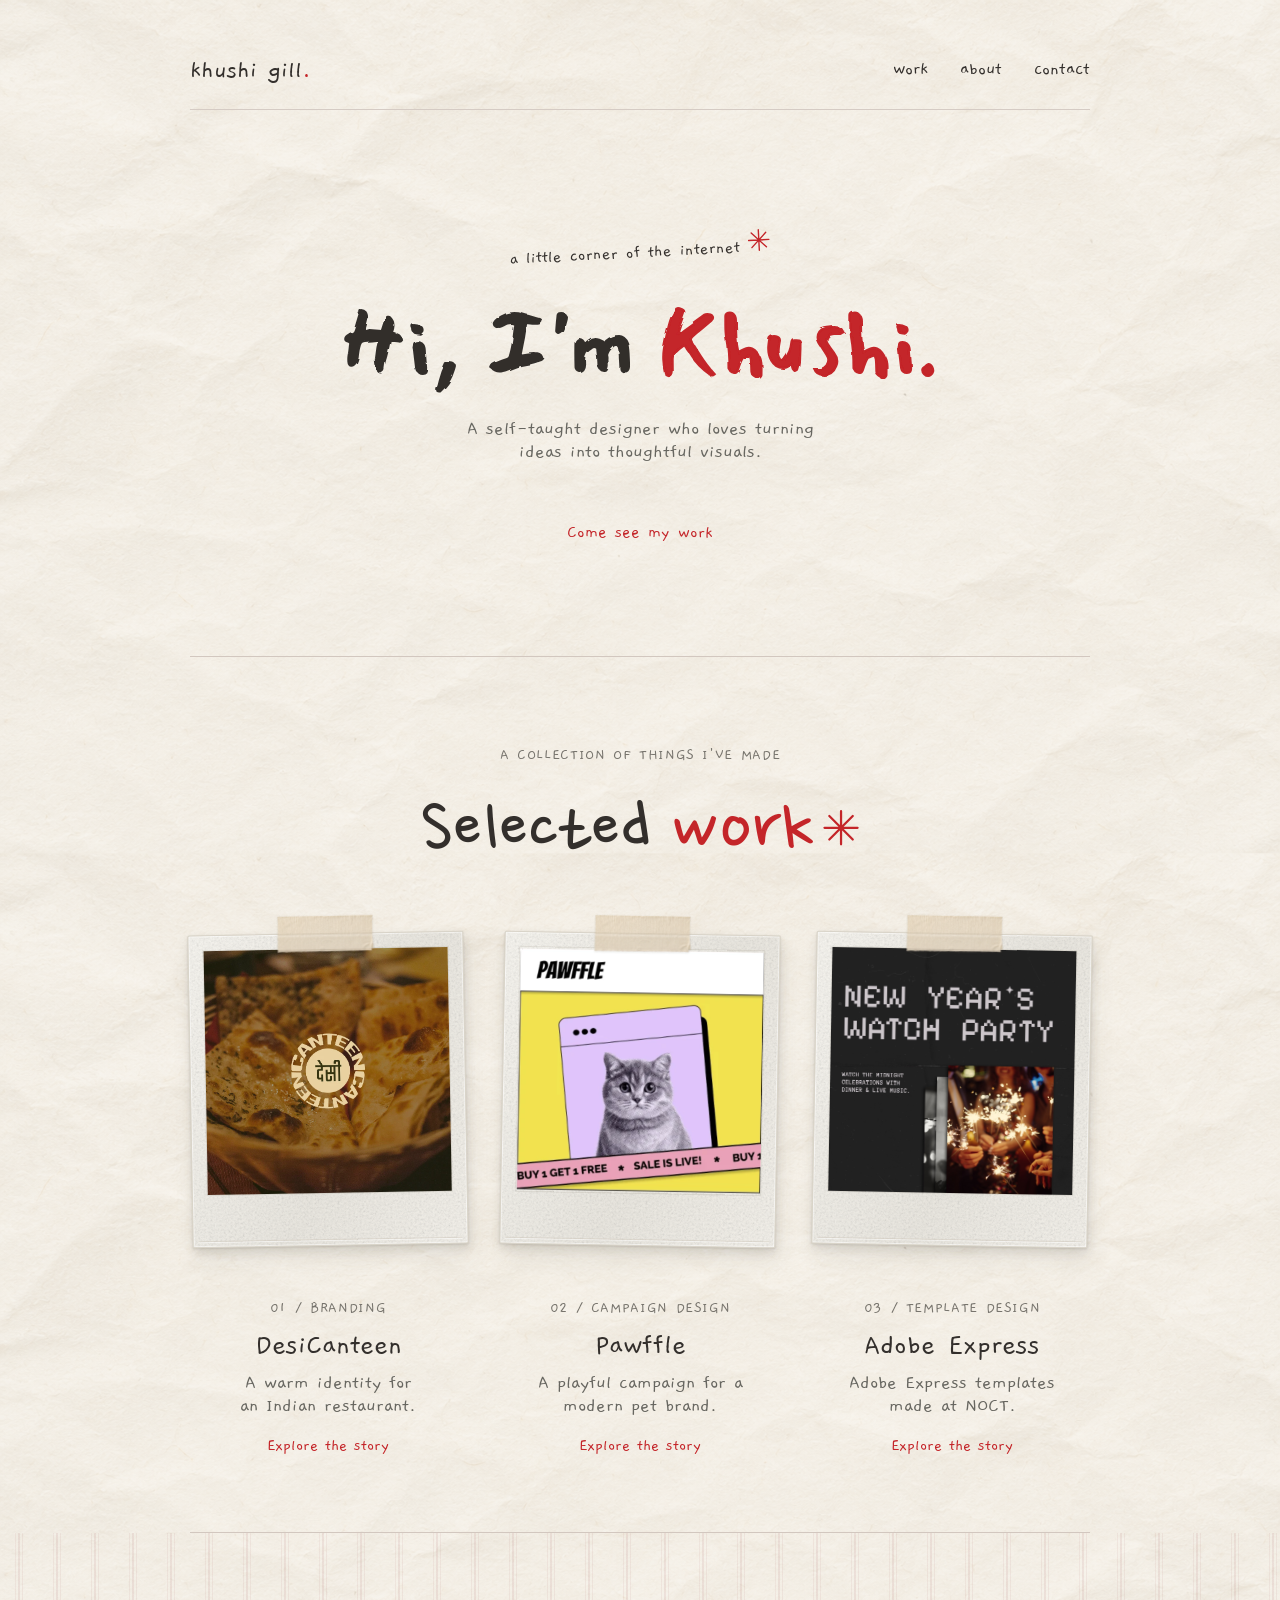
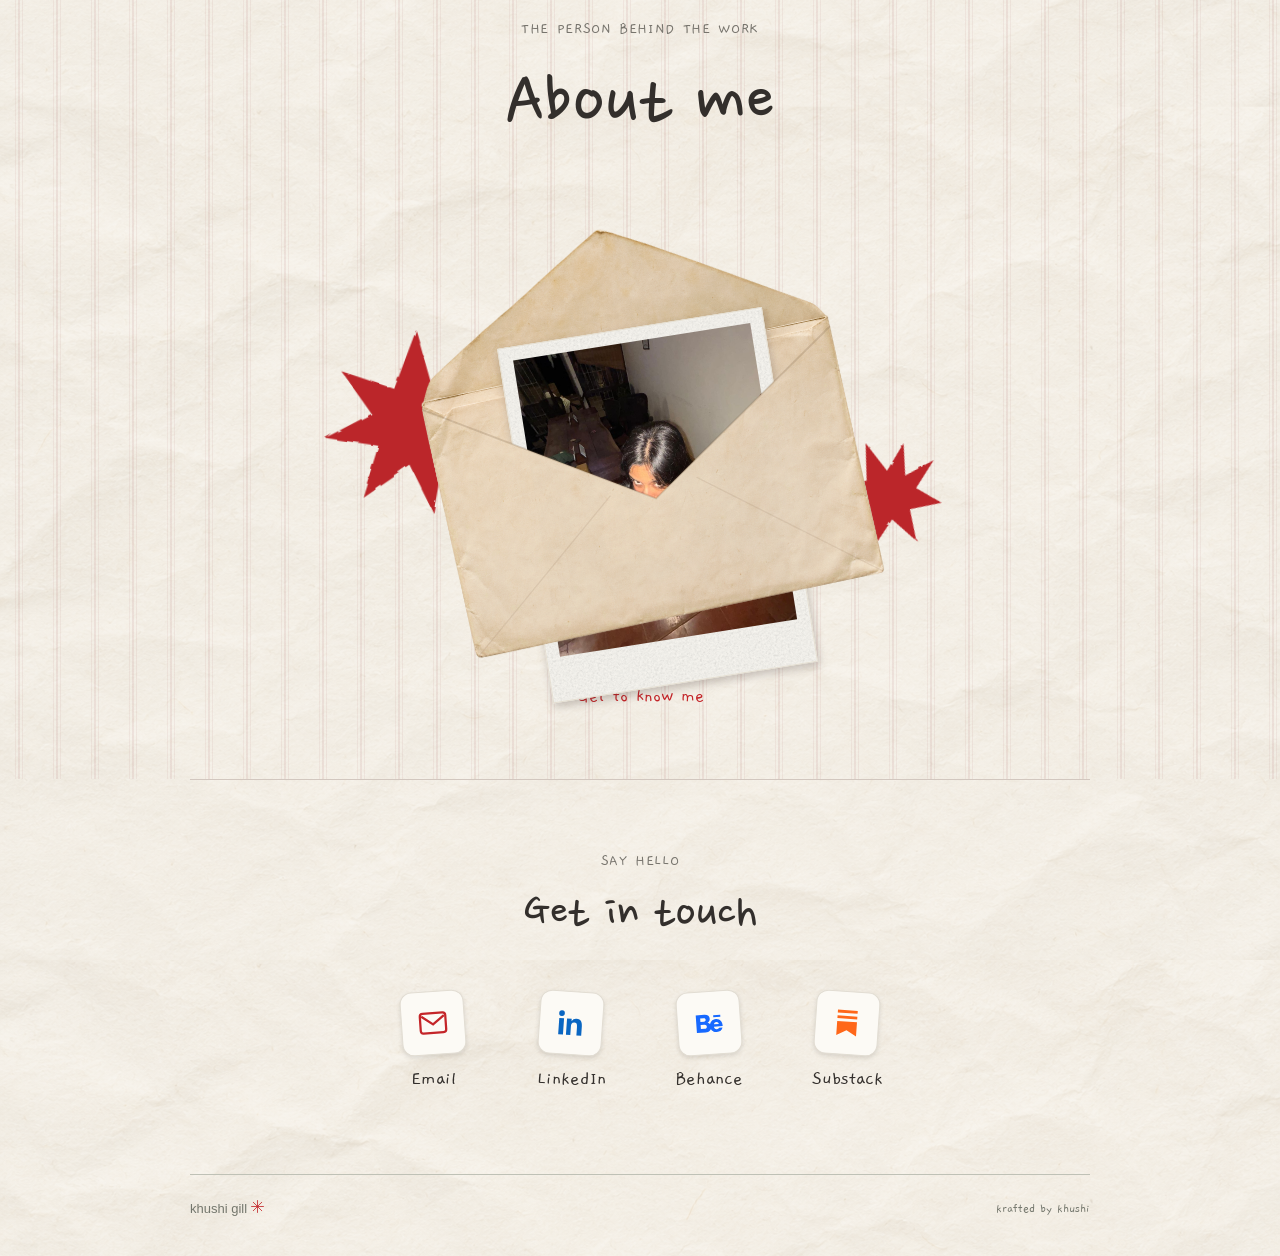
==== commit 2a7c18dd: "Capitalize red links and annotations" ====
--- a/design/index.html
+++ b/design/index.html
@@ -4,9 +4,10 @@
   <meta charset="UTF-8">
   <meta name="viewport" content="width=device-width, initial-scale=1">
   <title>Khushi's Portfolio</title>
-  <link rel="stylesheet" href="style.css?v=310">
+  <link rel="stylesheet" href="style.css?v=317">
 </head>
 <body class="home">
+  <svg width="0" height="0" aria-hidden="true" focusable="false"><filter id="soft-handwritten-edges" x="-5%" y="-10%" width="110%" height="120%"><feTurbulence type="fractalNoise" baseFrequency="0.075" numOctaves="2" seed="8" result="grain" /><feDisplacementMap in="SourceGraphic" in2="grain" scale="2.4" /></filter></svg>
   <!-- A subtle uneven edge for the handwritten introduction. -->
   <svg width="0" height="0" aria-hidden="true" focusable="false">
     <filter id="handwritten-edges" x="-5%" y="-10%" width="110%" height="120%">
@@ -27,7 +28,7 @@
     <p class="intro-note">a little corner of the internet <span aria-hidden="true"><svg class="sparkle" viewBox="0 0 24 24" aria-hidden="true"><path d="M12 1v22M1 12h22M4.2 4.2l15.6 15.6M19.8 4.2 4.2 19.8"/></svg></span></p>
     <h1>Hi, I'm <span>Khushi.</span></h1>
     <p class="intro-description">A self-taught designer who loves turning<br class="intro-break"> ideas into thoughtful visuals.</p>
-    <a class="intro-link" href="#work">come see my work</a>
+    <a class="intro-link" href="#work">Come see my work</a>
   </header>
 
   <main>
@@ -44,7 +45,7 @@
           <p class="project-category">01 / BRANDING</p>
           <h3>DesiCanteen</h3>
           <p class="handwritten-description">A warm identity for<br>an Indian restaurant.</p>
-          <span class="project-action">explore the story</span>
+          <span class="project-action">Explore the story</span>
         </a>
       </article>
       <article class="next-project">
@@ -56,7 +57,7 @@
           <p class="project-category">02 / CAMPAIGN DESIGN</p>
           <h3>Pawffle</h3>
           <p>A playful campaign for a<br>modern pet brand.</p>
-          <span class="project-action">explore the story</span>
+          <span class="project-action">Explore the story</span>
         </a>
       </article>
       <article class="next-project">
@@ -68,7 +69,7 @@
           <p class="project-category">03 / TEMPLATE DESIGN</p>
           <h3>Adobe Express</h3>
           <p>Adobe Express templates<br>made at NOCT.</p>
-          <span class="project-action">explore the story</span>
+          <span class="project-action">Explore the story</span>
         </a>
       </article>
       </div>
@@ -99,7 +100,7 @@
           <path d="M3 98 L40 66 M97 98 L60 66" fill="none" stroke="#80684d" stroke-opacity=".13" stroke-width=".3" />
         </svg>
       </a>
-      <a class="about-story-link" href="about/">get to know me</a>
+      <a class="about-story-link" href="about/">Get to know me</a>
     </section>
 
     <!-- A way to get in touch -->
--- a/design/style.css
+++ b/design/style.css
@@ -1290,3 +1290,57 @@
   .story.about-story .tool-sticker { font-size: clamp(14px, 3.65vw, 16px); }
   .story.about-story .tool-sticker > span:last-child { white-space: nowrap; }
 }
+
+/* Keep navigation and project cards comfortable between phone and desktop sizes. */
+@media (max-width: 380px) {
+  .home .signature { font-size: 21px; white-space: nowrap; }
+  .home nav { gap: 11px; }
+  .home nav a { font-size: 16px; }
+}
+@media (min-width: 641px) and (max-width: 850px) {
+  .home .project-grid { grid-template-columns: repeat(2, minmax(0, 1fr)); max-width: 620px; gap: 52px 32px; }
+  .home .project-grid article:last-child { grid-column: 1 / -1; width: calc((100% - 32px) / 2); justify-self: center; }
+}
+
+@media (max-width: 640px) {
+  .express-story .poster-cluster { display: block; columns: 2; column-gap: 16px; }
+  .express-story .poster-cluster .express-print:nth-child(n) { display: inline-block; width: 100%; margin: 0 0 20px; break-inside: avoid; vertical-align: top; }
+}
+
+/* Keep the layered mockup collage on phones, with space for its notes. */
+@media (max-width: 640px) {
+  .story .mockup-wall { display: block; position: relative; width: 86%; aspect-ratio: 4 / 5.2; padding: 0; margin: 60px auto -12%; }
+  .story .mockup-wall .story-polaroid.mockup-photo,
+  .story .mockup-wall .story-polaroid.mockup-photo:nth-child(3n) { position: absolute; margin: 0; padding: 5px 5px 3px; }
+  .story .mockup-wall .story-polaroid.mockup-photo-2 { left: 24%; top: 1%; width: 49%; }
+  .story .mockup-wall .story-polaroid.mockup-photo-3 { left: 52%; top: 14%; width: 43%; }
+  .story .mockup-wall .story-polaroid.mockup-photo-5 { left: 2%; top: 19%; width: 48%; }
+  .story .mockup-wall .story-polaroid.mockup-photo-7 { left: 28%; top: 31%; width: 51%; }
+  .story .mockup-wall .story-polaroid.mockup-photo-8 { left: 65%; top: 37%; width: 42%; }
+  .story .mockup-wall .story-polaroid.mockup-photo-9 { left: 3%; top: 46%; width: 46%; }
+  .story .mockup-wall .story-polaroid.mockup-photo-11 { left: 35%; top: 54%; width: 51%; }
+  .story .mockup-annotations { display: block; margin: 0; }
+  .story .mockup-note { position: absolute; width: 90px; font-size: 15px; line-height: 1.1; }
+  .story .mockup-note br { display: block; }
+  .story .mockup-note svg { display: block; width: 33px; height: 23px; }
+  .story .mockup-note-one { top: -48px; left: 0; right: auto; transform: rotate(-4deg); }
+  .story .mockup-note-two { top: -48px; right: 0; left: auto; transform: rotate(3deg); }
+  .story .mockup-note-three { top: auto; bottom: 45px; left: 0; right: auto; transform: rotate(-3deg); }
+  .story .mockup-note-three svg { transform: translateX(12px); }
+}
+
+@media (max-width: 640px) {
+  .home h1, .story h1 { filter: url(#soft-handwritten-edges); }
+
+}
+
+.express-story .poster-tail { display: contents; }
+@media (max-width: 640px) {
+  .express-story .poster-tail { display: grid; column-span: all; grid-template-columns: repeat(3, minmax(0, 1fr)); align-items: start; gap: 12px; }
+  .express-story .poster-cluster .poster-tail .express-print:nth-child(n) { width: 100%; margin: 0; }
+}
+
+
+@media (max-width: 640px) {
+  .home h1 { font-size: clamp(34px, 10.4vw, 58px); white-space: nowrap; word-spacing: -0.08em; }
+}
